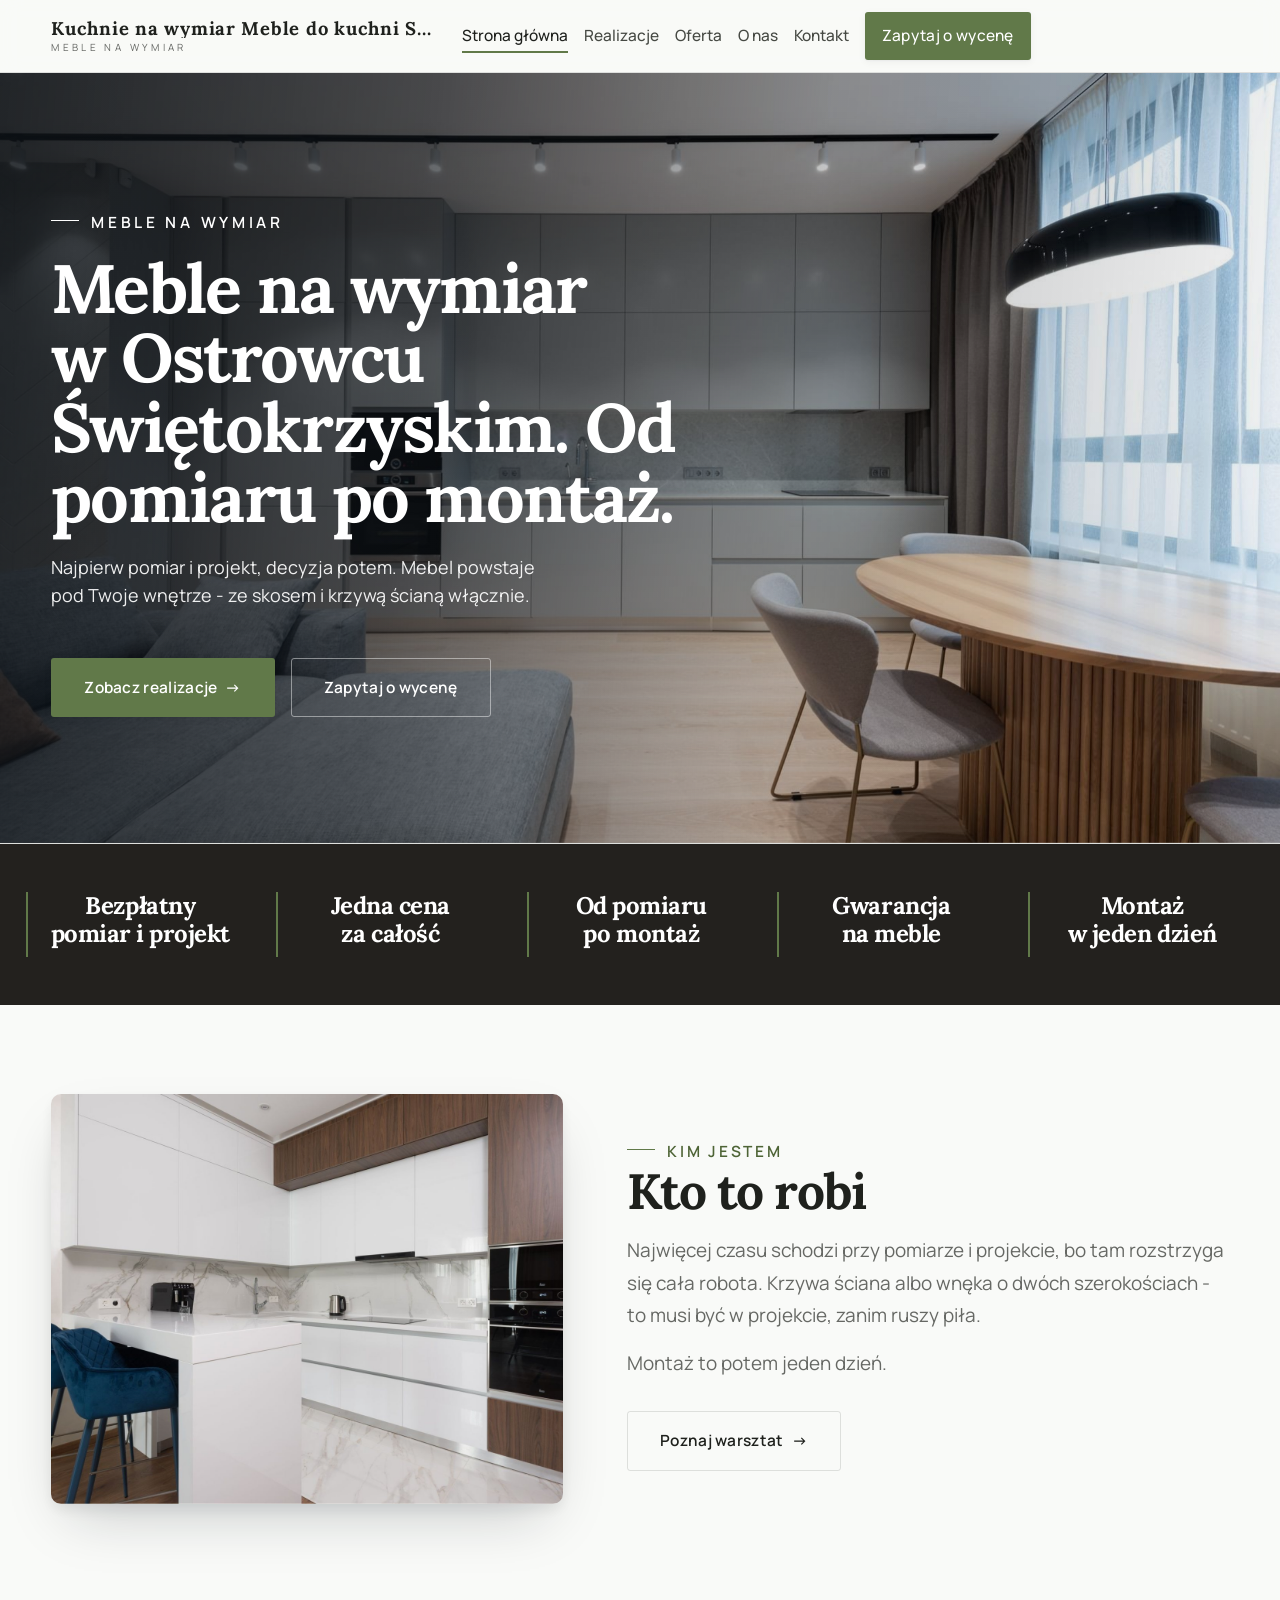
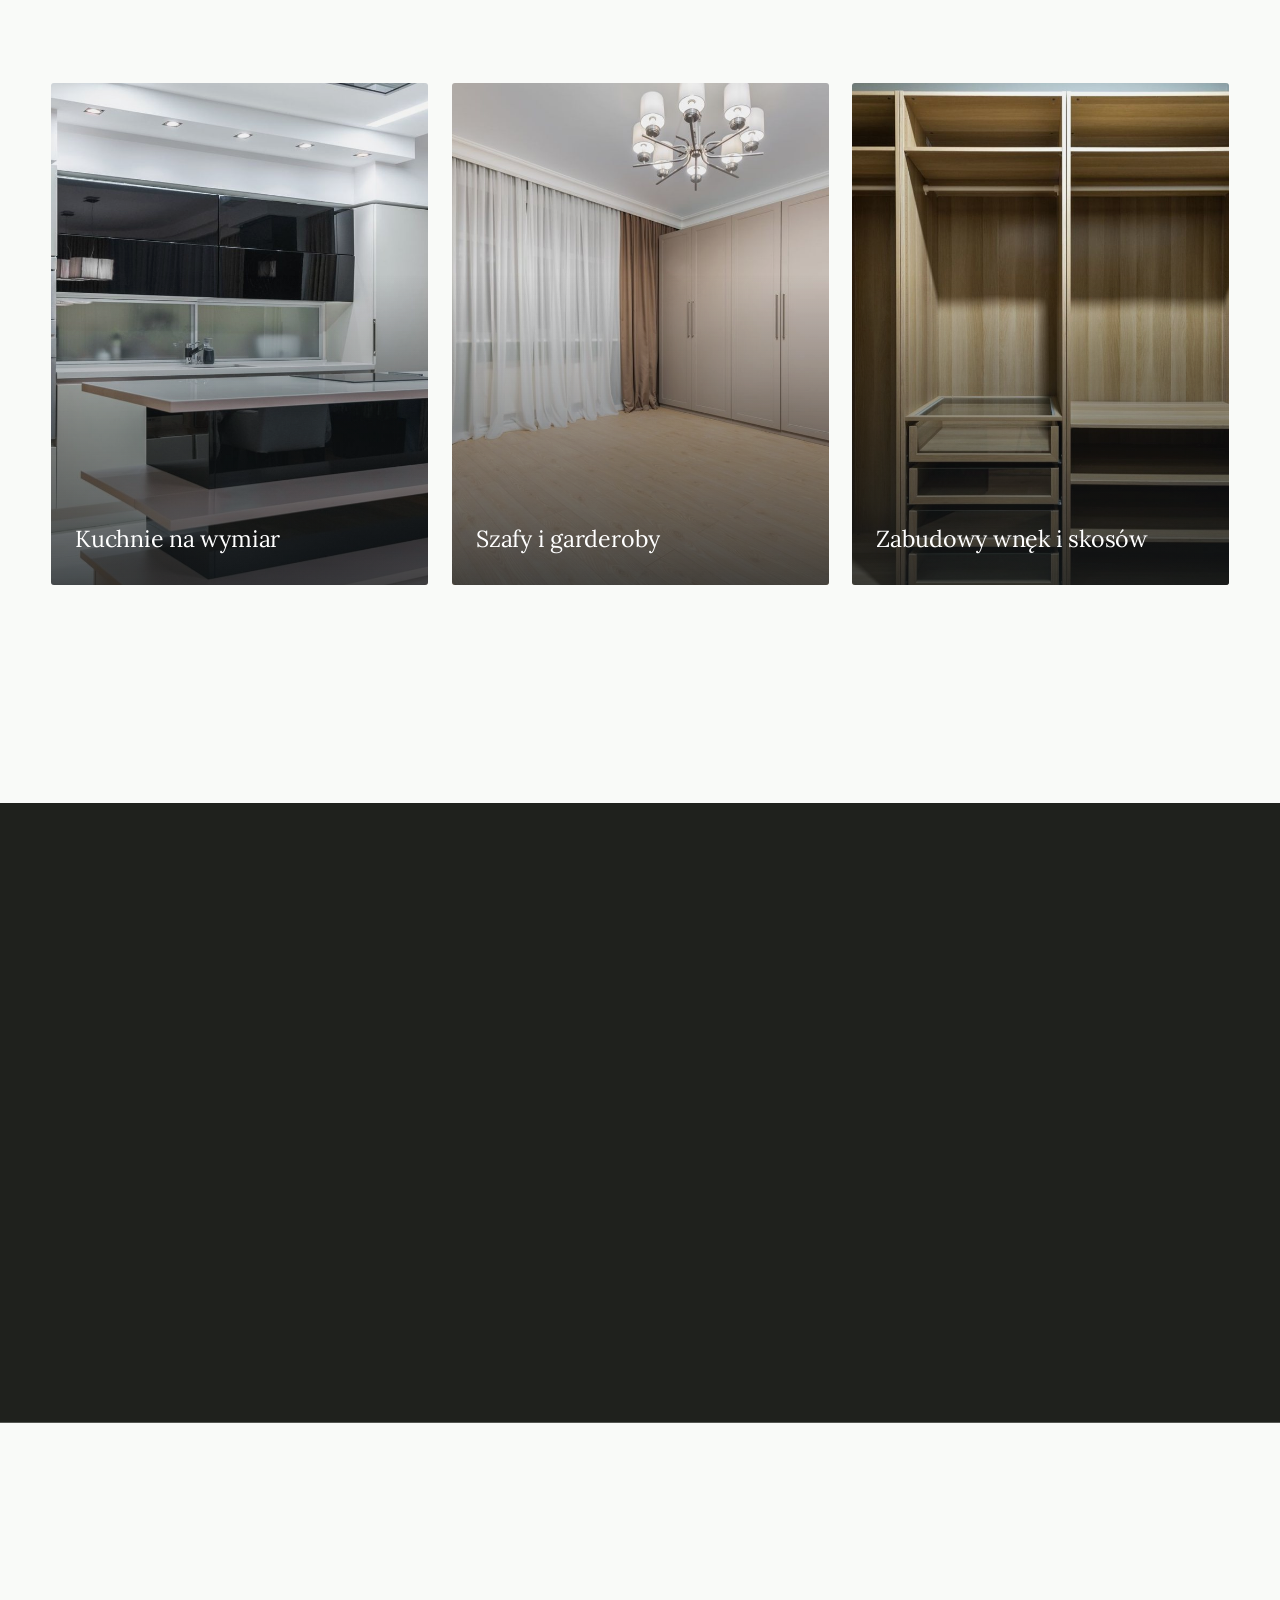
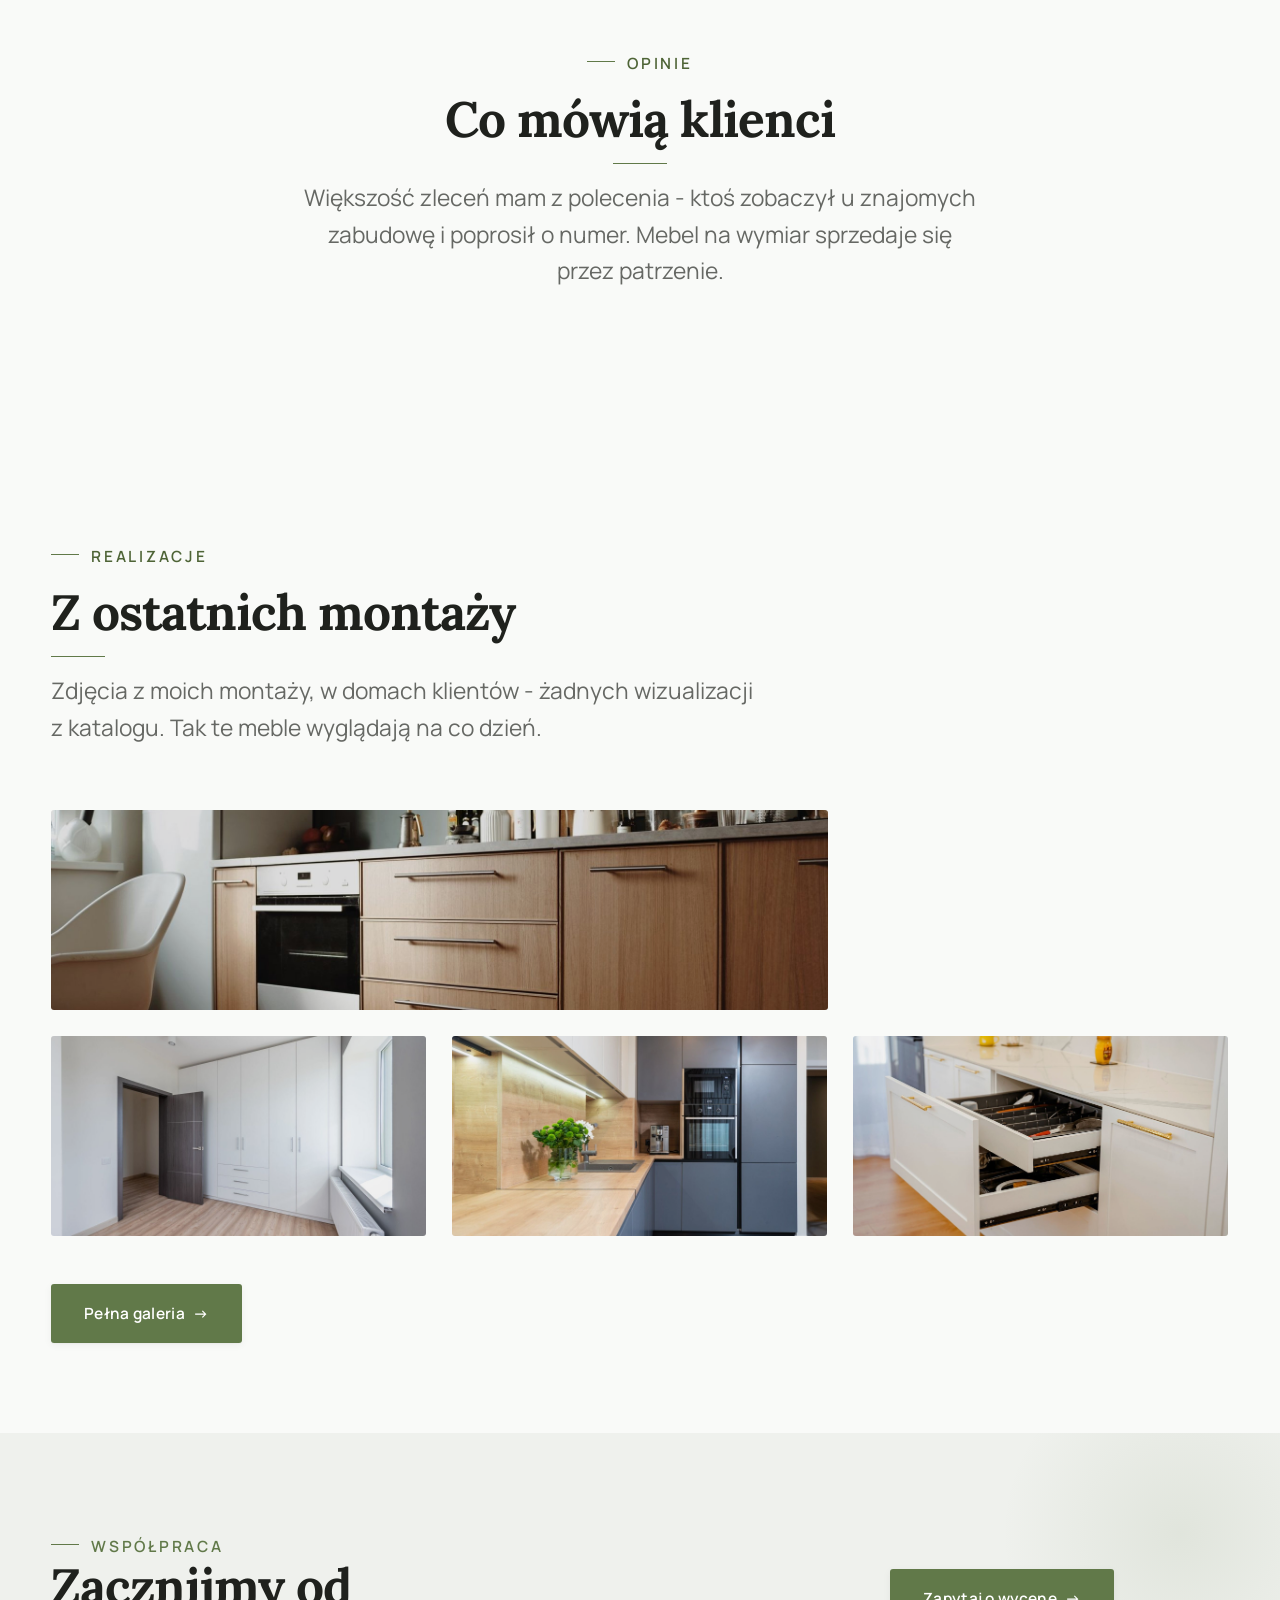
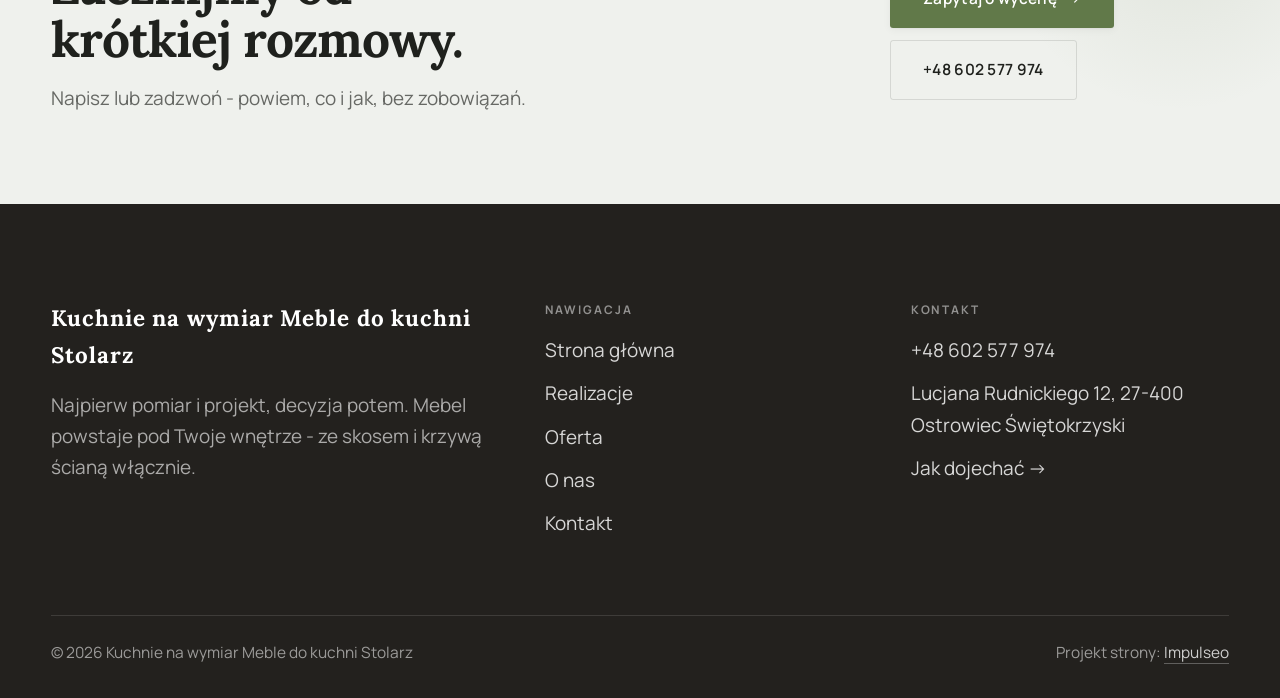
==== index.html @ 095dd868 "Strona demo: kuchnie-na-wymiar-meble-do-kuchni-stolarz" ====
<!DOCTYPE html>
<html lang="pl">
<head>
<meta charset="UTF-8">
<meta name="viewport" content="width=device-width, initial-scale=1.0">
<title>Kuchnie na wymiar Meble do kuchni Stolarz - meble na wymiar, kuchnie i szafy</title>
<meta name="description" content="Meble na wymiar w Ostrowcu Świętokrzyskim: kuchnie, szafy i zabudowy pod Twoje wnętrze. Bezpłatny pomiar i projekt, jedna cena, montaż z gwarancją. Zadzwoń: +48 602 577 974.">
<link rel="canonical" href="https://kris20032.github.io/kuchnie-na-wymiar-meble-do-kuchni-stolarz/">
<meta name="robots" content="noindex, nofollow">
<meta property="og:type" content="website">
<meta property="og:locale" content="pl_PL">
<meta property="og:site_name" content="Kuchnie na wymiar Meble do kuchni Stolarz">
<meta property="og:title" content="Kuchnie na wymiar Meble do kuchni Stolarz - meble na wymiar, kuchnie i szafy">
<meta property="og:description" content="Meble na wymiar w Ostrowcu Świętokrzyskim: kuchnie, szafy i zabudowy pod Twoje wnętrze. Bezpłatny pomiar i projekt, jedna cena, montaż z gwarancją. Zadzwoń: +48 602 577 974.">
<meta property="og:url" content="https://kris20032.github.io/kuchnie-na-wymiar-meble-do-kuchni-stolarz/">
<meta property="og:image" content="https://kris20032.github.io/kuchnie-na-wymiar-meble-do-kuchni-stolarz/img/og.jpg">
<meta property="og:image:width" content="1200">
<meta property="og:image:height" content="630">
<meta name="twitter:card" content="summary_large_image">
<script type="application/ld+json">{"@context": "https://schema.org", "@type": "HomeAndConstructionBusiness", "name": "Kuchnie na wymiar Meble do kuchni Stolarz", "url": "https://kris20032.github.io/kuchnie-na-wymiar-meble-do-kuchni-stolarz/", "telephone": "+48602577974", "image": "https://kris20032.github.io/kuchnie-na-wymiar-meble-do-kuchni-stolarz/img/og.jpg", "areaServed": "Ostrowiec Świętokrzyski"}</script>
<link rel="preconnect" href="https://fonts.googleapis.com">
<link rel="preconnect" href="https://fonts.gstatic.com" crossorigin>
<link href="https://fonts.googleapis.com/css2?family=Lora:wght@500;600;700&family=Manrope:wght@400;500;600&display=swap" rel="stylesheet">
<link rel="stylesheet" href="assets/styles.css?v=ff2e3371">
</head>
<body>

<header class="nav">
  <div class="wrap nav-inner">
    <a class="brand" href="index.html"><span class="name">Kuchnie na wymiar Meble do kuchni Stolarz</span><span class="sub">Meble na wymiar</span></a>
    <nav class="nav-links">
      <a href="index.html" class="active" aria-current="page">Strona główna</a>
      <a href="realizacje.html">Realizacje</a>
      <a href="oferta.html">Oferta</a>
      <a href="o-nas.html">O nas</a>
      <a href="kontakt.html">Kontakt</a>
      <a href="kontakt.html" class="btn btn-accent">Zapytaj o wycenę</a>
    </nav>
    <button class="nav-toggle" aria-label="Menu"><span></span><span></span><span></span></button>
  </div>
</header>

<main>
<section class="hero-cine">
  <img src="img/hero.jpg" fetchpriority="high" alt="Kuchnie na wymiar Meble do kuchni Stolarz - Meble na wymiar w Ostrowcu Świętokrzyskim. Od pomiaru po montaż. " width="1880" height="1255">
  <div class="wrap">
    <div class="hero-copy">
      <span class="eyebrow">Meble na wymiar</span>
      <h1>Meble na wymiar w Ostrowcu Świętokrzyskim. Od pomiaru po montaż. </h1>
      <p class="lead">Najpierw pomiar i projekt, decyzja potem. Mebel powstaje pod Twoje wnętrze - ze skosem i krzywą ścianą włącznie.</p>
      <div class="hero-actions">
        <a href="realizacje.html" class="btn btn-accent">Zobacz realizacje <span class="arr">→</span></a>
        <a href="kontakt.html" class="btn btn-ghost" style="color:#fff;border-color:rgba(255,255,255,.45)">Zapytaj o wycenę</a>
      </div>
    </div>
  </div>
</section>
<section class="strip n-5" style="padding-block:0">
  <div class="wrap">
    <div class="item reveal"><div class="k">Bezpłatny pomiar i projekt</div><div class="v"></div></div>
    <div class="item reveal"><div class="k">Jedna cena za całość</div><div class="v"></div></div>
    <div class="item reveal"><div class="k">Od pomiaru po montaż</div><div class="v"></div></div>
    <div class="item reveal"><div class="k">Gwarancja na meble</div><div class="v"></div></div>
    <div class="item reveal"><div class="k">Montaż w jeden dzień</div><div class="v"></div></div>
  </div>
</section>
<section>
  <div class="wrap split">
    <div class="split-art reveal"><img src="img/g1.jpg" alt="Kuchnie na wymiar Meble do kuchni Stolarz - realizacja" loading="lazy" width="1600" height="1060" decoding="async"></div>
    <div class="split-copy reveal">
      <span class="eyebrow">Kim jestem</span>
      <h2>Kto to robi</h2>
      <p class="muted">Najwięcej czasu schodzi przy pomiarze i projekcie, bo tam rozstrzyga się cała robota. Krzywa ściana albo wnęka o dwóch szerokościach - to musi być w projekcie, zanim ruszy piła.</p>
      <p class="muted">Montaż to potem jeden dzień.</p>
      <a href="o-nas.html" class="btn btn-ghost">Poznaj warsztat <span class="arr">→</span></a>
    </div>
  </div>
</section>
<section class="gateways-band">
  <div class="wrap">
    <div class="gateways">
      <a href="oferta.html" class="gateway reveal"><img src="img/g2.jpg" alt="Kuchnie na wymiar" loading="lazy" width="1600" height="1068" decoding="async"><span class="g-ttl">Kuchnie na wymiar</span></a>
      <a href="oferta.html" class="gateway reveal"><img src="img/g3.jpg" alt="Szafy i garderoby" loading="lazy" width="1600" height="1068" decoding="async"><span class="g-ttl">Szafy i garderoby</span></a>
      <a href="oferta.html" class="gateway reveal"><img src="img/g4.jpg" alt="Zabudowy wnęk i skosów" loading="lazy" width="1600" height="1068" decoding="async"><span class="g-ttl">Zabudowy wnęk i skosów</span></a>
    </div>
  </div>
</section>
<section class="stopklatka" aria-hidden="true">
  <div class="stk-bg" style="background-image:url(img/g5.jpg)"></div>
</section>
<section class="opinie op-fallback">
  <div class="wrap">
    <div class="head center reveal">
      <span class="eyebrow">Opinie</span>
      <h2>Co mówią klienci</h2>
      <p>Większość zleceń mam z polecenia - ktoś zobaczył u znajomych zabudowę i poprosił o numer. Mebel na wymiar sprzedaje się przez patrzenie.</p>
    </div>
  </div>
</section>
<section>
  <div class="wrap">
    <div class="head reveal">
      <span class="eyebrow">Realizacje</span>
      <h2>Z ostatnich montaży</h2>
      <p>Zdjęcia z moich montaży, w domach klientów - żadnych wizualizacji z katalogu. Tak te meble wyglądają na co dzień.</p>
    </div>
    <div class="gallery">
      <div class="tile t-two3 reveal"><img src="img/g6.jpg" alt="Kuchnie na wymiar Meble do kuchni Stolarz" loading="lazy" width="1600" height="1066" decoding="async"></div>
      <div class="tile t-third reveal"><img src="img/g7.jpg" alt="Kuchnie na wymiar Meble do kuchni Stolarz" loading="lazy" width="1600" height="1068" decoding="async"></div>
      <div class="tile t-third reveal"><img src="img/g8.jpg" alt="Kuchnie na wymiar Meble do kuchni Stolarz" loading="lazy" width="1600" height="1068" decoding="async"></div>
      <div class="tile t-third reveal"><img src="img/g9.jpg" alt="Kuchnie na wymiar Meble do kuchni Stolarz" loading="lazy" width="1600" height="1187" decoding="async"></div>
      <div class="tile t-third reveal"><img src="img/g10.jpg" alt="Kuchnie na wymiar Meble do kuchni Stolarz" loading="lazy" width="1600" height="1066" decoding="async"></div>
    </div>
    <div style="margin-top:var(--space-7)" class="reveal"><a href="realizacje.html" class="btn btn-accent">Pełna galeria <span class="arr">→</span></a></div>
  </div>
</section>
<section class="cta">
  <div class="wrap">
    <div class="reveal">
      <span class="eyebrow">Współpraca</span>
      <h2>Zacznijmy od krótkiej rozmowy.</h2>
      <p>Napisz lub zadzwoń - powiem, co i jak, bez zobowiązań.</p>
    </div>
    <div class="cta-actions reveal">
      <a href="kontakt.html" class="btn btn-light">Zapytaj o wycenę <span class="arr">→</span></a>
      <a href="tel:+48602577974" class="btn btn-ghost btn-ghost-cta">+48 602 577 974</a>
    </div>
  </div>
</section>
</main>

<footer>
  <div class="wrap">
    <div class="foot-grid">
      <div class="foot-brand">
        <div class="name">Kuchnie na wymiar Meble do kuchni Stolarz</div>
        <p>Najpierw pomiar i projekt, decyzja potem. Mebel powstaje pod Twoje wnętrze - ze skosem i krzywą ścianą włącznie.</p>
      </div>
      <div class="foot-col">
        <h4>Nawigacja</h4>
        <a href="index.html">Strona główna</a>
        <a href="realizacje.html">Realizacje</a>
        <a href="oferta.html">Oferta</a>
        <a href="o-nas.html">O nas</a>
        <a href="kontakt.html">Kontakt</a>
      </div>
      <div class="foot-col">
        <h4>Kontakt</h4>
        <a href="tel:+48602577974">+48 602 577 974</a>
        <p>Lucjana Rudnickiego 12, 27-400 Ostrowiec Świętokrzyski</p>
        <a href="https://maps.google.com/?cid=12117457911242713791" target="_blank" rel="noopener">Jak dojechać →</a>
      </div>
    </div>
    <div class="foot-bot">
      <span>© 2026 Kuchnie na wymiar Meble do kuchni Stolarz</span>
      <span>Projekt strony: <a class="foot-credit" href="https://impulseo.pl" target="_blank" rel="noopener">Impulseo</a></span>
    </div>
  </div>
</footer>
<div class="sticky-reserve"><a class="sr-book" href="kontakt.html">Zapytaj o wycenę</a><a class="sr-call" href="tel:+48602577974" aria-label="Zadzwoń"><svg class="ico-tel" width="16" height="16" viewBox="0 0 24 24" fill="none" aria-hidden="true"><path d="M6.6 10.8a15.5 15.5 0 0 0 6.6 6.6l2.2-2.2a1 1 0 0 1 1-.24 11.4 11.4 0 0 0 3.6.58 1 1 0 0 1 1 1V20a1 1 0 0 1-1 1A17 17 0 0 1 3 4a1 1 0 0 1 1-1h3.5a1 1 0 0 1 1 1c0 1.25.2 2.46.58 3.6a1 1 0 0 1-.25 1l-2.23 2.2Z" fill="currentColor"/></svg></a></div>
<div class="demo-wazne" data-do="2026-08-17" data-cykl="3" hidden><svg class="dw-ico" width="13" height="13" viewBox="0 0 24 24" fill="none" aria-hidden="true"><circle cx="12" cy="12" r="8.6" stroke="currentColor" stroke-width="1.8"/><path d="M12 7.2V12l3.3 2" stroke="currentColor" stroke-width="1.8" stroke-linecap="round"/></svg><span class="dw-txt"></span></div>

<script src="assets/main.js"></script>
</body>
</html>
---- assets/styles.css ----
/* ============================================================
   STOLBASZ — premium, architektoniczny B2B fit-out
   Jasna paleta, zero brązu. System wg premium-web-craft.
   Projekt strony: Impulseo (impulseo.pl)
   ============================================================ */

:root{
  /* PALETA — jasna, architektoniczna, chłodna */
  --paper:#F3F1EC;          /* główne tło */
  --paper-2:#E6E3DB;        /* sekcje alternatywne (chłodny jasny szary) */
  --paper-3:#E6E3DB;        /* delikatne wypełnienia */
  --ink:#23211E;            /* tekst główny — chłodny grafit */
  --ink-soft:#43403A;       /* nagłówki drugorzędne */
  --muted:#87837A;          /* tekst poboczny */
  --line:rgba(35,33,30,.12);/* hairline */
  --accent:#8A6B3C;         /* stonowany petrol-slate — jedyny akcent */
  --accent-d:#6E5430;
  --accent-soft:rgba(138,107,60,.10);
  --dark:#23211E;           /* sekcje ciemne (stopka/CTA) */

  /* HOVER ZDJĘĆ — JEDEN standard dla całego silnika (decyzja K. 04.08.2026, artefakt z wariantami).
     AKTUALNE (K.+Szymon 09.08.2026, wybór z artefaktu 6 wariantów): zoom 1.05 przy 1.4s -
     przy tak długim czasie mocniejszy kadr NIE skacze, tylko „oddycha". Poprzedni standard
     (1.02 / .55s z 04.08) odbierany jako dynamiczny i szybki.
     Spoczynek lekko przygaszony, ale TYLKO tam, gdzie jest mysz (@media hover:hover) —
     na telefonie zdjęcia zostają w pełnej jasności. */
  --img-zoom:1.05;                   /* K.+Szymon 09.08: wariant F z artefaktu porównawczego */
  --img-rest:brightness(.95) saturate(.99);
  --img-hot:brightness(1.06) saturate(1.05);
  --img-dur:1.4s;                    /* K.+Szymon 09.08 (wariant F): powoli = elegancko */
  --img-ease:cubic-bezier(.16,.84,.44,1);  /* miękki ogon, efekt „oddychania" */

  /* ODSTĘPY — skala 4/8 */
  --space-1:4px; --space-2:8px; --space-3:12px; --space-4:16px; --space-5:24px;
  --space-6:32px; --space-7:48px; --space-8:64px; --space-9:96px; --space-10:128px;

  /* TYPOGRAFIA — fluid clamp() (skala podbita 16.07.2026: większe, czytelniejsze litery — uwaga Adama) */
  --text-sm:clamp(.9rem,.87rem + .12vw,1rem);
  --text-base:clamp(1.08rem,1.04rem + .18vw,1.2rem);
  --text-lg:clamp(1.24rem,1.15rem + .34vw,1.44rem);
  --text-h3:clamp(1.34rem,1.22rem + .55vw,1.66rem);
  --text-h2:clamp(2.1rem,1.66rem + 2.1vw,3.1rem);
  --text-h1:clamp(2.9rem,2.1rem + 4vw,5.1rem);

  /* PROMIENIE — architektoniczne, raczej ostre */
  --r-sm:3px; --r-md:6px; --r-lg:10px;

  /* RUCH */
  --ease:cubic-bezier(.25,.46,.45,.94); --dur:.24s;

  /* CIENIE — miękkie, warstwowe */
  --sh-sm:0 1px 2px rgba(16,24,32,.04), 0 2px 8px rgba(16,24,32,.05);
  --sh-md:0 2px 6px rgba(16,24,32,.05), 0 12px 28px -8px rgba(16,24,32,.12);
  --sh-lg:0 6px 14px rgba(16,24,32,.07), 0 26px 56px -18px rgba(16,24,32,.22);

  --hairline:1px solid var(--line);

  --font-display:'Lora',serif;
  --font-body:'Manrope',sans-serif;
}

*{box-sizing:border-box;margin:0;padding:0}
html{scroll-behavior:smooth}
body{
  font-family:var(--font-body);
  font-size:var(--text-base);
  line-height:1.65;
  color:var(--ink);
  background:var(--paper);
  -webkit-font-smoothing:antialiased;
  text-rendering:optimizeLegibility;
}
img{max-width:100%;height:auto;display:block}  /* height:auto = width/height z atrybutów trzyma proporcje (TOP#12) */
a{color:inherit;text-decoration:none}

.wrap{width:min(92%,1180px);margin-inline:auto}
section{padding-block:clamp(52px,6.5vw,96px)}

h1,h2,h3{font-family:var(--font-display);font-weight:700;line-height:1.08;letter-spacing:-.02em;color:var(--ink)}
h1{font-size:var(--text-h1);letter-spacing:-.035em}
h2{font-size:var(--text-h2);letter-spacing:-.025em}
h3{font-size:var(--text-h3)}
/* MIARA — długość wiersza. WCAG 2.2 SC 1.4.8: max 80 znaków; Butterick: 45–90.
   68ch daje realnie 72–78 znaków polskiego tekstu, czyli z zapasem pod granicą.
   Wcześniej limit miał TYLKO <p> — <li>, <blockquote> i <dd> nie miały żadnego,
   i to jedyny powód, dla którego 23 bloki na dwóch oddanych stronach jadą po
   83–106 znaków w wierszu (pomiar 07.08.2026, bramka `miara`).
   ⚠️ Listy i definicje ograniczamy TYLKO bez klasy: `ul`/`ol` z klasą to u nas
   układ (siatki kafli, menu), a nie tekst ciągły — tam miarę wyznacza układ. */
/* 60ch, nie 68ch (K. 10.08): po zmianie fontów na węższe kroje (DM Sans i spółka)
   w 68ch mieściło się ~90 znaków - bramka pikselowa słusznie zgłaszała przekroczenie
   granicy 80. Pomiar na żywej przeglądarce: 60ch = 90 znaków, 53ch = ~78 znaków, czyli normę WCAG 1.4.8. */
:root{ --miara:53ch }
p{max-width:min(100%,var(--miara))}
blockquote,
ul:not([class])>li, ol:not([class])>li,
dl:not([class])>dd{max-width:min(100%,var(--miara))}

/* ⚠️ Świadomie BEZ wyjątku `.tile p,.card p,.svc p{max-width:none}`, choć nasuwa się sam:
   te akapity BYŁY już ograniczone (stare `p{max-width:65ch}`), więc „wyjątek" nie odblokowałby
   niczego nowego — tylko ROZLUŹNIŁ stan sprzed zmiany na wszystkich demach naraz.
   `figcaption` żadna z reguł wyżej nie dotyczy, więc też nie potrzebuje zwolnienia. */

/* ŁAMANIE. `balance` wyrównuje długości wierszy w nagłówku, `pretty` pilnuje ostatniego
   wiersza akapitu, żeby nie został w nim jeden wyraz. Obsługiwane od Chrome 117 /
   Safari 17.5; starsze przeglądarki po prostu ignorują tę własność.
   `text-wrap:pretty` nie występowało dotąd ANI RAZ w silniku ani w repo klientów. */
h1,h2,h3,.lead,.lede{text-wrap:balance}
p,li,blockquote,dd{text-wrap:pretty}

.eyebrow{
  font-family:var(--font-body);
  font-size:var(--text-sm);
  font-weight:600;
  letter-spacing:.18em;
  text-transform:uppercase;
  color:var(--accent);
  display:inline-flex;align-items:center;gap:var(--space-3);
}
/* flex:none + margin-top = kreska trzyma się PIERWSZEJ linii. Wcześniej align-items:center
   centrowało ją względem całego bloku i przy zawinięciu (długi kicker typu
   „…WNĘTRZ · LESZNO · OD 2019") druga linia lądowała z brzydkim wcięciem. */
.eyebrow{align-items:flex-start}
.eyebrow>*,.eyebrow{text-wrap:balance}   /* dlugi kicker lamal sie na sierote typu samo „2019" w drugiej linii */
.eyebrow::before{content:"";width:28px;height:1px;background:var(--accent);display:inline-block;flex:none;margin-top:.62em}

.muted{color:var(--muted)}
.lead{font-size:var(--text-lg);line-height:1.55;color:var(--ink-soft);max-width:50ch}

/* ---------- BUTTONS ---------- */
.btn{
  display:inline-flex;align-items:center;gap:var(--space-2);
  font-weight:600;font-size:var(--text-sm);letter-spacing:.02em;
  padding:var(--space-4) var(--space-6);
  border-radius:var(--r-sm);
  transition:transform var(--dur) var(--ease),box-shadow var(--dur) var(--ease),background var(--dur) var(--ease);
  cursor:pointer;border:1px solid transparent;
}
.btn-accent{background:var(--accent);color:#fff;box-shadow:var(--sh-sm)}
.btn-accent:hover{background:var(--accent-d);transform:translateY(-2px);box-shadow:var(--sh-md)}
.btn-accent:active{transform:translateY(0);box-shadow:var(--sh-sm)}
.btn-ghost{background:transparent;color:var(--ink);border-color:var(--line)}
.btn-ghost:hover{border-color:var(--accent);color:var(--accent);transform:translateY(-2px)}
.btn-light{background:#fff;color:var(--ink);box-shadow:var(--sh-sm)}
.btn-light:hover{transform:translateY(-2px);box-shadow:var(--sh-md)}
.btn .arr{transition:transform var(--dur) var(--ease)}
.btn:hover .arr{transform:translateX(4px)}

/* ---------- NAV ---------- */
.nav{
  position:sticky;top:0;z-index:50;
  background:color-mix(in srgb,var(--paper) 88%,transparent);
  backdrop-filter:saturate(140%) blur(10px);
  border-bottom:var(--hairline);
}
.nav-inner{display:flex;align-items:center;justify-content:space-between;gap:var(--space-5);height:72px}
/* ANTY-NACHODZENIE (K. 05.08.2026): długa nazwa firmy + przycisk z pełnym numerem nie mieściły się w pasku
   i flex ściskał linki PONIŻEJ ich treści - "Kontakt" wchodził na ramkę "Zadzwoń +48 ...". Teraz ustępuje
   nazwa marki (skrót wielokropkiem), a menu i przycisk nigdy się nie kurczą ani nie zachodzą na siebie. */
.brand{display:flex;flex-direction:column;line-height:1;min-width:0;flex:0 1 auto}
.brand .name{font-family:var(--font-display);font-weight:800;font-size:1.35rem;letter-spacing:.04em;white-space:nowrap;overflow:hidden;text-overflow:ellipsis}
.brand .sub{font-size:.62rem;letter-spacing:.34em;text-transform:uppercase;color:var(--muted);margin-top:5px;white-space:nowrap;overflow:hidden;text-overflow:ellipsis}
.nav-links{display:flex;align-items:center;gap:var(--space-6);flex:0 0 auto}
.nav-links a{font-size:var(--text-sm);font-weight:500;color:var(--ink-soft);position:relative;padding-block:4px;white-space:nowrap;transition:color var(--dur) var(--ease)}
.nav-links a::after{content:"";position:absolute;left:0;bottom:0;width:0;height:1.5px;background:var(--accent);transition:width var(--dur) var(--ease)}
.nav-links a:hover,.nav-links a.active{color:var(--ink)}
.nav-links a:hover::after,.nav-links a.active::after{width:100%}
.nav-links .btn{padding:var(--space-2) var(--space-5)}
/* przyciski w nav: właściwy kolor (przebij .nav-links a) + bez podkreślenia */
.nav-links a.btn-accent{color:#fff}
.nav-links a.btn-ghost,.nav-links a.btn-light{color:var(--ink)}
.nav-links a.btn::after{display:none}
.nav-toggle{display:none;background:none;border:none;cursor:pointer;flex-direction:column;gap:5px;padding:8px}
.nav-toggle span{width:24px;height:2px;background:var(--ink);transition:var(--dur)}
/* Ciasny zakres MIĘDZY menu mobilnym a pełnym pulpitem: zbijamy odstępy i nazwę marki,
   żeby wszystko zmieściło się naturalnie, zanim w ogóle dojdzie do skracania wielokropkiem. */
@media(max-width:1280px) and (min-width:921px){
  .nav-links{gap:var(--space-4)}
  .nav-links .btn{padding:var(--space-2) var(--space-4)}
  .brand .name{font-size:1.15rem}
}

/* ---------- HERO (split) ---------- */
.hero{position:relative;overflow:hidden;border-bottom:var(--hairline)}
.hero-grid{display:grid;grid-template-columns:1.05fr .95fr;gap:clamp(24px,4vw,60px);align-items:center;
  padding-block:clamp(36px,4.5vw,64px)}
.hero-copy .eyebrow{margin-bottom:var(--space-5)}
.hero-copy h1{margin-bottom:var(--space-5)}
.hero-copy .lead{margin-bottom:var(--space-7)}
.hero-actions{display:flex;flex-wrap:wrap;gap:var(--space-4)}
.hero-art{position:relative;aspect-ratio:4/3;border-radius:var(--r-lg);overflow:hidden;box-shadow:var(--sh-lg)}
.hero-art img{width:100%;height:100%;object-fit:cover}
.hero-art::after{content:"";position:absolute;inset:0;background:linear-gradient(180deg,transparent 55%,rgba(18,24,28,.28))}
.hero-badge{position:absolute;left:var(--space-5);bottom:var(--space-5);z-index:2;
  background:rgba(252,252,251,.94);backdrop-filter:blur(4px);
  border-radius:var(--r-md);padding:var(--space-4) var(--space-5);box-shadow:var(--sh-md);max-width:78%}
.hero-badge strong{display:block;font-family:var(--font-display);font-size:1rem;letter-spacing:-.01em}
.hero-badge span{font-size:var(--text-sm);color:var(--muted)}

/* ---------- HERO duży / kinowy (strona główna) ---------- */
.hero-cine{position:relative;min-height:clamp(560px,82vh,840px);min-height:clamp(560px,82svh,840px);display:flex;align-items:center;overflow:hidden;border-bottom:var(--hairline)}
.hero-cine>img{position:absolute;inset:0;width:100%;height:100%;object-fit:cover;z-index:0}
.hero-cine::after{content:"";position:absolute;inset:0;z-index:1;
  background:linear-gradient(95deg,rgba(13,18,23,.86) 0%,rgba(13,18,23,.64) 32%,rgba(13,18,23,.24) 62%,rgba(13,18,23,.04) 100%)}
.hero-cine .wrap{position:relative;z-index:2;padding-block:var(--space-8)}
.hero-cine .hero-copy{max-width:660px}
.hero-cine .eyebrow{color:#fff;margin-bottom:var(--space-5)}
.hero-cine .eyebrow::before{background:#fff}
.hero-cine h1{color:#fff;margin-bottom:var(--space-5);font-size:clamp(2.9rem,2rem + 4.4vw,5.2rem);text-wrap:balance}
.hero-cine .lead{color:rgba(255,255,255,.92);max-width:48ch;margin-bottom:var(--space-7)}
.hero-cine .hero-actions{display:flex;flex-wrap:wrap;gap:var(--space-4)}
/* NISKIE OKNO (laptop z dokiem i paskami przeglądarki ma ~700-780 px wysokości widoku):
   H1 do 5.2rem + długi lead nie mieściły się i przyciski wypadały POD krawędź ekranu -
   klient widział stronę bez ani jednego CTA. Skalujemy w dół, zamiast przycinać treść. */
@media(min-width:821px) and (max-height:820px){
  .hero-cine{min-height:clamp(520px,94svh,780px)}
  .hero-cine .wrap{padding-block:var(--space-6)}
  .hero-cine h1{font-size:clamp(2.2rem,1.5rem + 2.6vw,3.6rem);margin-bottom:var(--space-4)}
  .hero-cine .eyebrow{margin-bottom:var(--space-4)}
  .hero-cine .lead{margin-bottom:var(--space-5);max-width:44ch}
}
@media(max-width:680px){
  .hero-cine{min-height:clamp(520px,76vh,640px);min-height:clamp(520px,76svh,640px);align-items:flex-end}
  .hero-cine::after{background:linear-gradient(0deg,rgba(13,18,23,.9) 6%,rgba(13,18,23,.45) 55%,rgba(13,18,23,.25) 100%)}
  .hero-cine .wrap{padding-bottom:var(--space-9)}
  /* TELEFON (~90% oglądających): lead potrafił zająć 8 linii i zepchnąć CTA poza pierwszy ekran.
     Zwężamy interlinię i skalę - treści nie ucinamy, bo to ona sprzedaje. */
  .hero-cine .lead{font-size:.98rem;line-height:1.5;margin-bottom:var(--space-5)}
  .hero-cine .eyebrow{font-size:.72rem;letter-spacing:.13em;margin-bottom:var(--space-4)}
  .hero-cine .eyebrow::before{width:20px}
  .hero-cine h1{margin-bottom:var(--space-4)}
}

/* full-bleed hero variant (podstrony) */
.pagehead{position:relative;min-height:46vh;min-height:46svh;display:flex;align-items:flex-end;overflow:hidden;border-bottom:var(--hairline)}
.pagehead img{position:absolute;inset:0;width:100%;height:100%;object-fit:cover}
/* 10.08.2026 (decyzja K.): mocniejsze przyciemnienie + cień pod tekstem. Bramka mierzyła na
   nagłówkach podstron 3,38-3,43:1 przy wymaganych 4,5 — jasne zdjęcie (hala, śnieg, niebo)
   podchodziło pod biały tekst. Zdjęcia klientów są różne, więc kontrast musi dawać WARSTWA,
   a nie szczęśliwy dobór kadru. */
.pagehead::after{content:"";position:absolute;inset:0;background:linear-gradient(180deg,rgba(18,24,28,.40),rgba(18,24,28,.76))}
.pagehead .wrap{position:relative;z-index:2;padding-block:var(--space-9);color:#fff}
.pagehead h1{color:#fff;max-width:18ch;text-shadow:0 2px 16px rgba(0,0,0,.55)}
.pagehead .eyebrow{color:#fff}
.pagehead .eyebrow::before{background:#fff}
.pagehead p{color:rgba(255,255,255,.92);margin-top:var(--space-4);max-width:54ch;text-shadow:0 1px 12px rgba(0,0,0,.5)}

/* ---------- STRIP (pasek skrótów / liczby) ---------- */
.strip{background:var(--dark);color:#fff}
/* PASEK HASEŁ — standard 04.08.2026 (decyzja K.): 5 haseł w JEDNYM rzędzie, tekst WYŚRODKOWANY,
   węższe marginesy boczne niż reszta strony (pasek ma iść szerzej), równe wysokości kolumn. */
.strip .wrap{width:min(96%,1440px);display:grid;grid-template-columns:repeat(5,1fr);
  gap:var(--space-5);padding-block:var(--space-7);align-items:stretch}
.strip .item .k{font-family:var(--font-display);font-size:clamp(1.05rem,.82rem + .85vw,1.55rem);
  font-weight:800;letter-spacing:-.02em;color:#fff;line-height:1.18;text-wrap:balance}
.strip .item .v{font-size:var(--text-sm);color:rgba(255,255,255,.66);margin-top:var(--space-2);line-height:1.4}
.strip .item{border-left:2px solid var(--accent);padding-inline:var(--space-4);
  text-align:center;display:flex;flex-direction:column;justify-content:center}
/* liczba kolumn = liczba haseł, żeby ostatnie nie zostawało samo w drugim rzędzie.
   Klasę n-N nadaje multipage.py; domyślnie (bez klasy) pasek jest 5-kolumnowy. */
.strip.n-2 .wrap{grid-template-columns:repeat(2,1fr)}
.strip.n-3 .wrap{grid-template-columns:repeat(3,1fr)}
.strip.n-4 .wrap{grid-template-columns:repeat(4,1fr);gap:var(--space-6)}
.strip.n-4 .item .k{font-size:clamp(1.3rem,1rem + 1.1vw,2rem)}
.strip.n-6 .wrap{grid-template-columns:repeat(6,1fr);gap:var(--space-4)}
.strip.n-6 .item .k{font-size:clamp(.98rem,.8rem + .7vw,1.35rem)}
/* równe łamanie: zamiast "długa linia + jedno słowo" obie linie zbliżonej długości */
.strip .item .k{text-wrap:balance}

/* ---------- SECTION HEAD ---------- */
.head{max-width:48rem;margin-bottom:var(--space-8)}
.head.center{margin-inline:auto;text-align:center}
.head .eyebrow{margin-bottom:var(--space-4)}
.head h2{margin-bottom:var(--space-4)}
.head p{color:var(--muted);font-size:var(--text-lg);line-height:1.55}
.head.center p{margin-inline:auto}

/* ---------- INTRO SPLIT ---------- */
.split{display:grid;grid-template-columns:.92fr 1.08fr;gap:clamp(28px,5vw,80px);align-items:center}
.split.rev{grid-template-columns:1.08fr .92fr}
.split.rev .split-art{order:-1}
.split-art{position:relative;aspect-ratio:5/4;border-radius:var(--r-lg);overflow:hidden;box-shadow:var(--sh-lg)}
.split-art img{width:100%;height:100%;object-fit:cover}
.split-copy h2{margin-bottom:var(--space-5)}
.split-copy p+p{margin-top:var(--space-4)}
.split-copy .btn{margin-top:var(--space-6)}

/* ---------- SERVICES (zakres) ---------- */
.svc-grid{display:grid;grid-template-columns:repeat(auto-fit,minmax(280px,1fr));gap:var(--space-5)}
.svc{background:#fff;border:var(--hairline);border-radius:var(--r-md);padding:var(--space-7) var(--space-6);
  transition:transform var(--dur) var(--ease),box-shadow var(--dur) var(--ease),border-color var(--dur) var(--ease);
  position:relative;overflow:hidden}
.svc::before{content:"";position:absolute;left:0;top:0;width:3px;height:0;background:var(--accent);transition:height var(--dur) var(--ease)}
.svc:hover{transform:translateY(-4px);box-shadow:var(--sh-md);border-color:transparent}
.svc:hover::before{height:100%}
.svc .ic{font-family:var(--font-display);font-size:.8rem;font-weight:700;letter-spacing:.12em;color:var(--accent);margin-bottom:var(--space-4)}
.svc h3{margin-bottom:var(--space-3);font-size:1.22rem}
.svc p{color:var(--muted);font-size:var(--text-base);line-height:1.6}

/* big detailed service rows */
.svc-row{display:grid;grid-template-columns:.8fr 1.2fr;gap:clamp(20px,4vw,60px);align-items:center;padding-block:var(--space-8)}
.svc-row+.svc-row{border-top:var(--hairline)}
.svc-row.rev{grid-template-columns:1.2fr .8fr}
/* Naprzemienny układ wierszy oferty: co drugi wiersz ma zdjęcie po PRAWEJ.
   Było `order:-1` — martwy kod, bo zdjęcie i tak jest pierwszym dzieckiem w HTML,
   więc wszystkie wiersze wyglądały identycznie (zdjęcie zawsze z lewej), a `rev`
   zmieniało tylko szerokość kolumn. Znalezione 29.07.2026 przy różnicowaniu kierunków
   animacji (pomiar pozycji: art.mid 390/502 przy row.mid 756 — zawsze lewa strona). */
.svc-row.rev .svc-row-art{order:2}
.svc-row-art{aspect-ratio:4/3;border-radius:var(--r-md);overflow:hidden;box-shadow:var(--sh-md)}
.svc-row-art img{width:100%;height:100%;object-fit:cover}
.svc-row h3{font-size:1.5rem;margin-bottom:var(--space-4)}
.svc-row .num{font-family:var(--font-display);font-size:.85rem;font-weight:700;letter-spacing:.14em;color:var(--accent);display:block;margin-bottom:var(--space-3)}
.svc-row ul{list-style:none;margin-top:var(--space-4);display:flex;flex-direction:column;gap:var(--space-2)}
.svc-row li{position:relative;padding-left:var(--space-5);color:var(--muted);font-size:var(--text-base)}
.svc-row li::before{content:"";position:absolute;left:0;top:.62em;width:8px;height:1px;background:var(--accent)}

/* ---------- GALLERY (realizacje) ---------- */
.gallery{display:grid;grid-template-columns:repeat(12,1fr);gap:var(--space-4);grid-auto-rows:200px}
/* GALERIA MASONRY — pionowe zdjęcia (portrety beauty/wellness) bez przycinania: kolumny, height auto */
.gallery-masonry{column-count:3;column-gap:var(--space-4)}
@media(max-width:900px){.gallery-masonry{column-count:2}}
@media(max-width:560px){.gallery-masonry{column-count:1}}
.gallery-masonry .m-tile{break-inside:avoid;margin:0 0 var(--space-4);padding:0;position:relative;overflow:hidden;border-radius:var(--r-md);border:1px solid var(--line)}
.gallery-masonry .m-tile img{width:100%;height:auto;display:block}
.gallery-masonry .m-tile .cap{position:absolute;left:0;right:0;bottom:0;padding:var(--space-4);color:#fff;background:linear-gradient(0deg,rgba(0,0,0,.55),transparent);font-size:var(--text-sm)}
.gallery-masonry .m-tile .cap small{display:block;font-weight:400;opacity:.78;letter-spacing:.04em;text-transform:uppercase;font-size:.66rem;margin-top:3px}
.tile{position:relative;overflow:hidden;border-radius:var(--r-md);box-shadow:var(--sh-sm);
  transition:transform var(--dur) var(--ease),box-shadow var(--dur) var(--ease)}
.tile img{width:100%;height:100%;object-fit:cover;
  transition:transform var(--img-dur) var(--img-ease),filter var(--img-dur) var(--img-ease)}
.tile:hover{box-shadow:var(--sh-md)}
.tile .cap{position:absolute;left:0;right:0;bottom:0;padding:var(--space-5) var(--space-4) var(--space-4);
  /* mocniejszy spad + cien pod tekstem: na JASNYCH zdjeciach klienta (biale fronty, sciany)
     slaby gradient dawal kontrast ~1.5:1 zamiast wymaganych 3.6:1 (bramka wygladu, 10.08.2026) */
  background:linear-gradient(transparent 28%,rgba(18,24,28,.58) 62%,rgba(18,24,28,.93));color:#fff;
  text-shadow:0 1px 3px rgba(0,0,0,.6);
  font-size:var(--text-sm);font-weight:600;letter-spacing:.01em;
  opacity:0;transform:translateY(8px);transition:var(--dur) var(--ease)}
.tile:hover .cap{opacity:1;transform:translateY(0)}
.tile .cap small{display:block;font-weight:400;opacity:.78;letter-spacing:.04em;text-transform:uppercase;font-size:.66rem;margin-top:3px}
/* bento spans */
.t-wide{grid-column:span 6}
.t-tall{grid-column:span 6;grid-row:span 2}
.t-std{grid-column:span 6}
.t-third{grid-column:span 4}
.t-two3{grid-column:span 8}

/* ---------- TRUST / WIARYGODNOŚĆ ---------- */
.trust{background:var(--paper-2)}
.trust-grid{display:grid;grid-template-columns:repeat(auto-fit,minmax(240px,1fr));gap:var(--space-5);margin-top:var(--space-7)}
.trust-card{background:#fff;border-radius:var(--r-md);padding:var(--space-7) var(--space-6);box-shadow:var(--sh-sm);border-top:3px solid var(--accent)}
.trust-card .big{font-family:var(--font-display);font-size:clamp(1.8rem,1.3rem + 1.6vw,2.6rem);font-weight:800;letter-spacing:-.02em;color:var(--ink);line-height:1}
.trust-card h3{font-size:1.12rem;margin:var(--space-3) 0 var(--space-2)}
.trust-card p{color:var(--muted);font-size:var(--text-base);line-height:1.55}

/* ---------- CTA band ---------- */
.cta{background:var(--dark);color:#fff;position:relative;overflow:hidden}
/* telefon w CTA: na ciemnym tle biały (domyślnie), rodziny z JASNYM tłem CTA
   nadpisują to u siebie - wcześniej kolor siedział w stylu inline i wygrywał z rodziną. */
.cta .btn-ghost-cta{color:#fff;border-color:rgba(255,255,255,.3)}
.cta .wrap{display:grid;grid-template-columns:1.4fr .6fr;gap:var(--space-7);align-items:center;position:relative;z-index:2}
.cta h2{color:#fff;max-width:20ch}
.cta p{color:rgba(255,255,255,.74);margin-top:var(--space-4)}
.cta-actions{display:flex;flex-direction:column;gap:var(--space-3);align-items:flex-start}
.cta::before{content:"";position:absolute;right:-80px;top:-80px;width:360px;height:360px;border-radius:50%;
  background:radial-gradient(circle,var(--accent-soft),transparent 70%)}

/* ---------- CONTACT ---------- */
.contact-grid{display:grid;grid-template-columns:.85fr 1.15fr;gap:clamp(28px,4vw,56px);align-items:start}
.info-list{display:flex;flex-direction:column;gap:var(--space-2)}
.info-row{display:flex;gap:var(--space-4);align-items:flex-start;padding-block:var(--space-4);border-bottom:var(--hairline)}
.info-row .ic{flex:none;width:42px;height:42px;display:grid;place-items:center;border-radius:50%;
  background:var(--accent-soft);color:var(--accent);font-size:1.05rem}
.info-row .lbl{font-size:.72rem;letter-spacing:.14em;text-transform:uppercase;color:var(--muted)}
.info-row .val{font-weight:600;font-size:var(--text-base);margin-top:2px}
.info-row a.val:hover{color:var(--accent)}
.map{border:none;border-radius:var(--r-lg);box-shadow:var(--sh-md);width:100%;height:100%;min-height:380px;filter:grayscale(.2) contrast(1.02)}
.form{background:#fff;border:var(--hairline);border-radius:var(--r-lg);padding:clamp(24px,3vw,40px);box-shadow:var(--sh-sm)}
.form .fld{margin-bottom:var(--space-5)}
.form label{display:block;font-size:var(--text-sm);font-weight:600;margin-bottom:var(--space-2)}
.form input,.form textarea{width:100%;font-family:inherit;font-size:var(--text-base);color:var(--ink);
  padding:var(--space-4);border:var(--hairline);border-radius:var(--r-sm);background:var(--paper);transition:border-color var(--dur)}
.form input:focus,.form textarea:focus{outline:none;border-color:var(--accent);background:#fff}
.form textarea{resize:vertical;min-height:120px}
.form .note{font-size:var(--text-sm);color:var(--muted);margin-top:var(--space-3)}

/* ---------- FOOTER ---------- */
footer{background:var(--dark);color:#fff;padding-block:var(--space-9) var(--space-6)}
.foot-grid{display:grid;grid-template-columns:1.4fr 1fr 1fr;gap:var(--space-7);margin-bottom:var(--space-8)}
.foot-brand .name{font-family:var(--font-display);font-weight:800;font-size:1.4rem;letter-spacing:.04em}
.foot-brand p{color:rgba(255,255,255,.62);margin-top:var(--space-4);font-size:var(--text-base);max-width:38ch}
.foot-col h4{font-size:.74rem;letter-spacing:.16em;text-transform:uppercase;color:rgba(255,255,255,.5);margin-bottom:var(--space-4)}
.foot-col a,.foot-col p{display:block;color:rgba(255,255,255,.82);font-size:var(--text-base);margin-bottom:var(--space-3)}
.foot-col a:hover{color:#fff}
.foot-bot{border-top:1px solid rgba(255,255,255,.12);padding-top:var(--space-5);display:flex;justify-content:space-between;flex-wrap:wrap;gap:var(--space-3);
  font-size:var(--text-sm);color:rgba(255,255,255,.55)}
.foot-bot a:hover{color:#fff}
/* Podpis w stopce = klikalny link do impulseo.pl (31.07.2026). Ma być WIDOCZNIE klikalny,
   ale nie krzyczeć - stąd sam kolor jaśniejszy + delikatne podkreślenie na najeździe. */
.foot-bot a.foot-credit{color:rgba(255,255,255,.78);text-decoration:none;border-bottom:1px solid rgba(255,255,255,.28)}
.foot-bot a.foot-credit:hover{color:#fff;border-bottom-color:#fff}

/* ---------- REVEAL ---------- */
.reveal{opacity:0;transform:translateY(22px);transition:opacity .6s var(--ease),transform .6s var(--ease)}
.reveal.in{opacity:1;transform:none}

/* ---------- RESPONSIVE ---------- */
@media(max-width:920px){
  .hero-grid,.split,.split.rev,.svc-row,.svc-row.rev,.cta .wrap,.contact-grid,.foot-grid{grid-template-columns:1fr}
  .split.rev .split-art,.svc-row.rev .svc-row-art{order:0}
  .hero-art{aspect-ratio:16/10;max-height:420px}
  .strip .wrap,.strip.n-2 .wrap,.strip.n-3 .wrap,.strip.n-4 .wrap,.strip.n-6 .wrap{grid-template-columns:repeat(2,1fr);gap:var(--space-6)}
  .strip .item .k,.strip.n-6 .item .k{font-size:clamp(1.3rem,1.1rem + 1vw,2rem)}
  .gallery{grid-auto-rows:180px}
  .t-wide,.t-tall,.t-std,.t-third,.t-two3{grid-column:span 6}
  .t-tall{grid-row:span 1}
  .cta-actions{flex-direction:row;flex-wrap:wrap}
  .foot-grid{gap:var(--space-6)}
}
@media(max-width:680px){
  .nav-links{position:fixed;inset:72px 0 auto 0;background:var(--paper);flex-direction:column;align-items:stretch;
    gap:0;padding:var(--space-4) 6%;border-bottom:var(--hairline);box-shadow:var(--sh-md);
    transform:translateY(-120%);transition:transform var(--dur) var(--ease)}
  .nav-links.open{transform:translateY(0)}
  .nav-links a{padding-block:var(--space-4);border-bottom:var(--hairline)}
  .nav-links .btn{margin-top:var(--space-3);justify-content:center}
  .nav-toggle{display:flex}
  .strip .wrap,.strip.n-2 .wrap,.strip.n-3 .wrap,.strip.n-4 .wrap,.strip.n-6 .wrap{grid-template-columns:1fr}
  .gallery{grid-template-columns:repeat(6,1fr)}
  .foot-grid{grid-template-columns:1fr}
}
@media(prefers-reduced-motion:reduce){
  /* audyt 09.08 TOP#14: samo skrócenie duration przy animacji INFINITE = stroboskop
     (pętla .01ms miga ekranem); iteration-count:1 gasi pętlę naprawdę. Pseudoelementy
     też - tła hero (gastro/studio) animują ::before/img, blanket na * ich nie łapał. */
  *,*::before,*::after{animation-duration:.01ms!important;animation-iteration-count:1!important;animation-delay:0s!important;transition:none!important}
  .reveal{opacity:1!important;transform:none!important}
  html{scroll-behavior:auto}
}

/* ============================================================
   PREMIUM LAYER — destylat deep-researchu branż (anty-AI, spokój).
   Zmienne STOLBASZ (--accent/--ink/--paper/--line/--dark). Ruch ledwo
   zauważalny, krzywa cubic-bezier(.16,.84,.44,1); prefers-reduced-motion
   pokryte blanketem wyżej. Karty hairline zamiast cieni = #1 sygnał „nie-AI".
   ============================================================ */

/* więcej oddechu między sekcjami (liderzy: 110-130px) */
section{padding-block:clamp(64px,8vw,128px)}

/* 1) Aksamitny reveal — dłuższa, miękka krzywa zamiast „skoku" */
.reveal{transition:opacity .9s cubic-bezier(.16,.84,.44,1),transform .9s cubic-bezier(.16,.84,.44,1);will-change:opacity,transform}
/* stagger TYLKO w galerii (tam pozycja = porządek dzieci) */
.gallery .reveal:nth-child(2){transition-delay:.07s}
.gallery .reveal:nth-child(3){transition-delay:.14s}
.gallery .reveal:nth-child(4){transition-delay:.21s}
.gallery .reveal:nth-child(5){transition-delay:.28s}
.gallery .reveal:nth-child(6){transition-delay:.35s}

/* 2) Hero STATYCZNY na .hero-cine — Ken Burns CAŁKIEM WYŁĄCZONY 26.06 (3. zgłoszenie Szymona).
   GENEZA: animowanie scale na <img> hero z teksturami (cegły/framugi) re-samplinguje obraz
   klatka po klatce → na części ekranów drobne drganie/shimmer = „heroshot się trzęsie".
   translateY usunięto wcześniej, scale-only + will-change/GPU NIE wystarczyły do GWARANCJI gładkości.
   Krzysztof zażądał pewności („make sure, że błąd się nie pojawi") > efekt. Zero animacji = 0% drgania.
   Delikatny zoom zostaje TYLKO w pełnoekranowych hero gastro/studio (hg-bg/hs-bg — tło, inny
   mechanizm, chwalone, nigdy nie zgłaszane). NIE wracać do KB na .hero-cine bez realnego testu
   na sprzęcie klienta — to ryzyko regresji „trzęsienia”. */
/* BEZPIECZNY "wow" na hero = jednorazowy FADE-IN (opacity), nie zoom.
   opacity nie dotyka bitmapy → gładkie na KAŻDYM zdjęciu/ekranie/GPU, zero ryzyka migotania.
   Geometryczny ruch (scale/translate) na .hero-cine jest ZAKAZANY (bramka pilnuje). */
@keyframes heroFade{from{opacity:0}to{opacity:1}}
.hero-cine>img{transform:none;animation:heroFade 1.1s ease-out both}

/* 3) Akcentowy hairline pod nagłówkiem sekcji, który „rysuje się" przy wejściu */
.head h2{position:relative;padding-bottom:18px}
.head h2::after{content:"";position:absolute;left:0;bottom:0;height:1px;width:0;background:var(--accent);transition:width 1s cubic-bezier(.16,.84,.44,1) .15s}
.head.center h2::after{left:50%;transform:translateX(-50%)}
.head.reveal.in h2::after,.head.center.reveal.in h2::after{width:54px}

/* 4) Karty HAIRLINE zamiast cieni/zaokrągleń (najmocniejszy anty-AI detal) */
.svc{background:transparent;border:1px solid var(--line);border-radius:var(--r-sm);box-shadow:none}
.svc:hover{box-shadow:none;border-color:var(--accent);transform:translateY(-3px)}
.trust-card{background:transparent;box-shadow:none;border:1px solid var(--line);border-top:2px solid var(--accent);border-radius:var(--r-sm)}
.tile{box-shadow:none;border-radius:var(--r-sm)}
.tile:hover{box-shadow:none}

/* 5) Sticky-nav kondensuje się po przewinięciu (sygnał dopracowania) */
.nav{transition:box-shadow .4s ease,background .4s ease}
.nav.is-stuck{box-shadow:0 1px 0 var(--line),0 14px 30px -24px rgba(0,0,0,.45)}
.nav-inner{transition:height .35s var(--ease)}
.nav.is-stuck .nav-inner{height:60px}

/* 6) MANIFESTO — pełnoekranowy cytat-bohater (zastępuje generyczne „Dlaczego my") */
.manifesto{background:var(--paper-2);text-align:center}
.manifesto .wrap{max-width:60rem}
.manifesto p{font-family:var(--font-display);font-style:italic;font-size:clamp(1.6rem,1rem + 2.4vw,2.8rem);line-height:1.32;color:var(--ink-soft);margin-inline:auto;max-width:26ch;position:relative;padding-top:var(--space-8)}
.manifesto p::before{content:"";position:absolute;top:0;left:50%;transform:translateX(-50%);width:54px;height:1px;background:var(--accent)}
.manifesto p span{color:var(--accent);font-style:italic}

/* 7) GATEWAYS — 3 duże bramy-zdjęcia (zamiast paska menu usług) */
.gateways{display:grid;grid-template-columns:repeat(3,1fr);gap:var(--space-4)}
.gateway{position:relative;aspect-ratio:3/4;overflow:hidden;border-radius:var(--r-sm);display:block}
.gateway img{width:100%;height:100%;object-fit:cover;
  transition:transform var(--img-dur) var(--img-ease),filter var(--img-dur) var(--img-ease)}
.gateway::after{content:"";position:absolute;inset:0;background:linear-gradient(180deg,transparent 38%,rgba(18,24,28,.74))}
/* ===== HOVER ZDJĘĆ — jedno miejsce dla WSZYSTKICH kafli ze zdjęciem (K. 04.08.2026) ===== */
@media(hover:hover){
  .tile img,.gateway img,.m-tile img{filter:var(--img-rest)}
  .tile:hover img,
  .gateway:hover img,
  .m-tile:hover img{transform:scale(var(--img-zoom));filter:var(--img-hot)}
}
.m-tile img{transition:transform var(--img-dur) var(--img-ease),filter var(--img-dur) var(--img-ease)}
.gateway .g-ttl{position:absolute;left:0;right:0;bottom:0;z-index:2;padding:var(--space-6) var(--space-5);color:#fff;font-family:var(--font-display);font-size:1.45rem;letter-spacing:-.01em;line-height:1.15}
.gateway .g-ttl small{display:block;font-family:var(--font-body);font-size:var(--text-sm);font-weight:400;opacity:.82;letter-spacing:.03em;margin-top:5px}
@media(max-width:760px){.gateways{grid-template-columns:1fr}.gateway{aspect-ratio:16/10}}

/* 8) LOGO klienta w nagłówku (gdy podane --logo) */
/* 52px domyślnie (feedback Bartka 06.07.2026: 40px ginęło, uwaga padła 3x; ~56px sprawdzone na żywym demie anna-borowiec-makeup) */
.brand-logo{height:64px;width:auto;max-width:300px;object-fit:contain;display:block}
.nav.is-stuck .brand-logo{height:52px}
@media(max-width:680px){.brand-logo{height:46px;max-width:210px}}


/* === RWD: nagłówki na wąskich ekranach (dodane 17.07.2026 razem z fixem clamp) ===
   Po przywróceniu działania clamp() dolna granica --text-h1 (2.9rem) rozpychała
   dokument przy długich polskich słowach na telefonach. Tu ją zjeżdżamy. */
@media (max-width:560px){
  :root{
    --text-h1:clamp(1.9rem, 1.15rem + 4.4vw, 2.7rem);
    --text-h2:clamp(1.5rem, 1rem + 3vw, 2.1rem);
  }
  .hero-cine h1{font-size:clamp(1.9rem, 1.15rem + 4.4vw, 2.7rem)}
  h1,h2{overflow-wrap:break-word}
}

/* GODZINY (godziny_grid z briefu) — dzień po lewej, godziny po prawej. Wcześniej BRAK stylu
   powodował sklejenie "Poniedziałek-Piątek8:00-20:00" (dodane 2026-07-21). Neutralne dla dem bez grafiku. */
.godz{display:flex;flex-direction:column;gap:2px;max-width:440px;margin-top:8px}
.godz-row{display:flex;justify-content:space-between;align-items:baseline;gap:24px;padding:10px 0;border-bottom:1px solid var(--line)}
.godz-row:last-child{border-bottom:0}
.godz-row b{font-weight:600;color:var(--ink)}
.godz-row span{color:var(--muted);white-space:nowrap}

/* === FAQ (lekcja 08.08.2026) ===
   Sekcja faq_klinika() trafia NIE tylko do rodziny „klinika" (multipage.py: także układ FACHOWCY),
   a style leżały wyłącznie w families/klinika.css — u hydraulika/dekarza FAQ renderowało się jako
   goła lista <details> z domyślnym trójkącikiem przeglądarki (wpadka: demo Instalatorstwo Gała).
   Dlatego baza. Rodzina może to nadpisać na wierzchu. */
.faq-list{max-width:48rem;margin:var(--space-8) auto 0;display:flex;flex-direction:column;gap:var(--space-3)}
.faq-item{border:1px solid var(--line);border-radius:var(--r-md);background:var(--paper);padding:var(--space-4) var(--space-5)}
.faq-item summary{font-family:var(--font-display);font-weight:600;color:var(--ink);cursor:pointer;list-style:none;display:flex;justify-content:space-between;gap:1rem}
.faq-item summary::-webkit-details-marker{display:none}
.faq-item summary::after{content:"+";color:var(--accent-d);font-weight:700;font-size:1.2rem;line-height:1}
.faq-item[open] summary::after{content:"-"}
.faq-item p{color:var(--ink-soft);font-size:var(--text-base);line-height:1.6;margin:var(--space-3) 0 0}

/* === LICZBA OPINII PRZY SEKCJI OPINII (08.08.2026, wzorzec irismeble.pl, decyzja K.) ===
   Trzy cytaty bez kontekstu czyta się jak „firma ma trzy opinie". Ta linijka mówi wprost,
   ile ich jest naprawdę - dane i tak przychodzą z reconu i szły dotąd wyłącznie do hero.
   Baza, nie rodzina: sekcja opinii renderuje się we WSZYSTKICH układach, a style opinii
   leżą per rodzina - bez tego u części rodzin linijka byłaby gołym tekstem (ta sama pułapka
   co z FAQ wyżej). Rodzina może nadpisać na wierzchu. */
.op-meta{
  text-align:center;margin:calc(var(--space-3) * -1) 0 var(--space-6);
  color:var(--muted);font-size:var(--text-base);letter-spacing:.01em;
}
.op-meta .ico-star{color:var(--accent-d);margin-right:2px}

/* --- licznik ważności DEMA (pomysł K. 09.08) - tylko wersje pokazowe --- */
.demo-wazne{position:fixed;top:calc(var(--nav-h, 64px) + 14px);right:14px;z-index:95;
  display:inline-flex;align-items:center;gap:.45em;
  background:rgba(21,25,28,.82);color:#fff;font-size:.72rem;font-weight:600;letter-spacing:.01em;
  padding:.42em .8em .42em .62em;border-radius:999px;backdrop-filter:saturate(140%) blur(8px);
  border:1px solid rgba(255,255,255,.14);box-shadow:0 10px 24px -14px rgba(0,0,0,.6);
  pointer-events:none;
  /* NIE pokazuje się przy wejściu (K. 09.08) - wjeżdża dopiero po zejściu z hero */
  opacity:0;transform:translateY(-10px);
  transition:opacity .7s var(--ease),transform .7s var(--ease)}
.demo-wazne.is-on{opacity:1;transform:none}
.demo-wazne .dw-ico{flex:none;opacity:.85}
.demo-wazne b{font-weight:700;font-variant-numeric:tabular-nums;color:#FFD9A3}
.demo-wazne .dw-zeg{font-variant-numeric:tabular-nums;font-feature-settings:"tnum";
  opacity:.72;margin-left:.15em;letter-spacing:.01em}
.demo-wazne.is-pilne{background:rgba(150,32,28,.9);border-color:rgba(255,255,255,.2)}
.demo-wazne .dw-pilne{color:#FFE0DE}
@media(max-width:820px){.demo-wazne{top:auto;bottom:70px;right:10px}}

/* --- pasek mini-opinii pod hero (audyt 09.08 TOP#27) - tylko przy realnych recenzjach --- */
.opinie-mini{padding-block:0;border-bottom:var(--hairline)}
.opinie-mini .om-row{display:grid;grid-template-columns:repeat(3,1fr);gap:var(--space-6);padding-block:var(--space-5)}
.opinie-mini .om-item blockquote{font-size:var(--text-sm);color:var(--ink-soft);line-height:1.5;margin:0}
.opinie-mini .om-autor{display:block;margin-top:var(--space-2);font-size:.78rem;font-weight:600;color:var(--muted);letter-spacing:.04em}
@media(max-width:820px){.opinie-mini .om-row{grid-template-columns:1fr;gap:var(--space-4)}
  .opinie-mini .om-item:nth-child(n+3){display:none}}

/* --- AKCENT-TEKST (audyt 09.08 TOP#11/12, decyzja K.) ---------------------------
   Kolor firmowy jest jasny, dopóki nie musi być literą. --accent zostaje żywy
   (kreski, przyciski, pasek haseł); litera akcentowa na JASNYM tle bierze
   --accent-text (dokleja palette_auto; domyślnie accent-d). Tylko color -
   border/background/pseudo zostają żywe. Ciemna sekcja CTA = wyjątek. */
:root{--accent-text:var(--accent-d)}
.eyebrow, .svc .ic, .svc-row .num, .info-row .ic, .info-row a.val:hover,
.manifesto p span, .faq-item summary::after, .op-meta .ico-star, .op-star,
.fu-cta, .obszar-list li:hover, .btn-ghost:hover, .nav.nav-solid .brand .sub,
.proces-os .pc-cur, .os-on .proces-os .proces-line > li.os-done .pno { color:var(--accent-text) }
.cta .eyebrow { color:var(--accent) }

/* --- dostępność (audyt 09.08 TOP#23, podzbiór bezpieczny) --- */
html{scroll-padding-top:84px}                       /* kotwice nie chowają się pod sticky-nav */
:focus-visible{outline:2px solid var(--accent-text);outline-offset:2px}  /* widoczny fokus tylko z klawiatury */
main{display:block}

/* --- kafelek „Zobacz opinie w Google" (K. 09.08) - znak marki zamiast gołego linku --- */
.op-meta{text-align:center;max-width:none;margin-inline:auto}
.op-google{display:inline-flex;align-items:center;gap:.6em;
  padding:.62em 1.15em;border:1px solid var(--line);border-radius:999px;
  background:var(--paper);color:var(--ink);font-size:var(--text-sm);font-weight:600;
  transition:border-color var(--dur) var(--ease),box-shadow var(--dur) var(--ease),transform var(--dur) var(--ease)}
.op-google .op-g-ico{flex:none}                        /* oficjalny 4-kolorowy znak Google */
.op-google .arr{transition:transform var(--dur) var(--ease)}
.op-google:hover{border-color:var(--accent);box-shadow:var(--sh-sm);transform:translateY(-1px)}
.op-google:hover .arr{transform:translateX(3px)}

/* ============================================================
   HOVER KART I KAFLI - JEDEN STANDARD DLA WSZYSTKICH RODZIN (K. 10.08:
   „każde demo ma wyglądać tak premium"). Wcześniej premium-hover miała tylko
   rodzina fachowców (.fu-row), reszta rodzin renderowała karty bez reakcji.
   Zasada ta sama: reakcja NATYCHMIAST (0s), gaśnięcie łagodne; ledwie widoczne
   tło, kreska akcentu z lewej, strzałka rusza. Zero cieni-poduszek.
   ⛔ Świadomie POMIJAMY kafle ze zdjęciem (.tile/.gateway/.m-tile) - tam działa
   już zoom 1.05/1.4s i dokładanie ramek by go zabiło.
   ============================================================ */
.card, .svc, .gateway-txt, .menu-cat, .prod-card, .pak-card, .faq-item, .obj-tile{
  position:relative;transition:background .22s ease-out,border-color .22s ease-out}
.card::before, .menu-cat::before, .prod-card::before, .pak-card::before{
  content:"";position:absolute;left:0;top:0;bottom:0;width:3px;background:var(--accent);
  transform:scaleY(0);transform-origin:top;transition:transform .09s ease-out;border-radius:2px}
@media(hover:hover){
  .card:hover, .svc:hover, .menu-cat:hover, .prod-card:hover, .pak-card:hover{
    background:color-mix(in srgb,var(--accent) 9%,transparent);
    border-color:color-mix(in srgb,var(--accent) 45%,var(--line));
    transition-duration:0s}
  .card:hover::before, .menu-cat:hover::before,
  .prod-card:hover::before, .pak-card:hover::before{transform:scaleY(1)}
  .card:hover .arr, .svc:hover .arr, .menu-cat:hover .arr{transform:translateX(.3rem)}
}
.card .arr, .svc .arr, .menu-cat .arr{display:inline-block;transition:transform .1s ease-out}

/* === rodzina: rzemioslo === */
/* ============================================================
   RODZINA: RZEMIOSŁO — stolarstwo, meble na wymiar, kamieniarstwo,
   granit, parapety, wnętrza premium (skórki: wood, stone, lux, modern).

   GENEZA (05.08.2026): ta rodzina była zmapowana w multipage.py (FAMILY),
   ale NIE MIAŁA pliku wyglądu — a silnik dokleja go tylko, jeśli istnieje.
   Skutek: meble, stolarka i kamieniarstwo dostawały NAJUBOŻSZY wariant
   strony w całym silniku (goły base), podczas gdy „fachowcy" mieli 181 linii
   wzbogacenia. Licznik próśb @claude (zmiany-raport.py) pokazał to jako
   największe skupisko skarg: „zrób w stylu Murago", „to jest strasznie
   monotonne i nudne", „przyłóż się", „proporcje się nie zgadzają, zbyt mały
   tekst", „układ naprzemienny", „mało przestrzeni zapełnionej".

   IDEA: rzemiosło sprzedaje się MATERIAŁEM i DETALEM, nie szybkością dojazdu.
   Stąd: duże kadry, powietrze wokół treści, editorial zamiast kart z ramkami,
   naprzemienny rytm sekcji. Zero nowych klas HTML — stylujemy to, co silnik
   już generuje (split / gateways / gallery / hero-cine), więc plik jest
   w 100% addytywny: nie dotyka innych rodzin i nie wymaga zmian w Pythonie.

   ⚠️ NIE RUSZAĆ: paska haseł (.strip .k/.v — reguła K. z 04.08: 5 obok siebie,
   wyśrodkowane) ani hoveru zdjęć (zoom 1.02 z base.css). Oba są ustalone.
   ============================================================ */

/* --- HERO: więcej powietrza, mocniejszy kontrast wielkości ---------------
   Agata/Mateusz wielokrotnie: „zbyt mały tekst", „mało przestrzeni".
   Rzemiosło znosi duży, spokojny nagłówek — to nie jest strona awaryjna. */
.hero-copy .lead{max-width:52ch;font-size:var(--text-lg);line-height:1.6}
.hero-copy h1{letter-spacing:-.025em;line-height:1.02}
.hero-copy .eyebrow{letter-spacing:.24em}
.hero-actions{margin-top:var(--space-7)}

/* --- SPLIT: rytm naprzemienny --------------------------------------------
   Mateusz wprost: „Zakres usług ma mieć układ naprzemienny". Co druga sekcja
   split odwraca kolumny — obraz raz z lewej, raz z prawej. Na wąskim ekranie
   kolejność wraca do naturalnej (opis pod zdjęciem). */
.split{gap:clamp(var(--space-6),5vw,var(--space-9));align-items:center}
.split:nth-of-type(even) .split-art{order:2}
.split:nth-of-type(even) .split-copy{order:1}
.split-copy h2{margin-bottom:var(--space-4)}
.split-copy p{max-width:56ch;line-height:1.7}
.split-art img{border-radius:var(--r-md)}
@media (max-width:860px){
  .split:nth-of-type(even) .split-art,
  .split:nth-of-type(even) .split-copy{order:initial}
}

/* --- GATEWAYS (kafle „Meble / Kuchnie / Szafy") --------------------------
   ⚠️ NIE STYLUJEMY. Sprawdzone wzrokowo 05.08.2026: .gateway to NIE karta
   tekstowa, tylko link-kafel ze zdjęciem (aspect-ratio 3/4, gradient, tytuł
   w bezwzględnym pozycjonowaniu na dole). Próba zrobienia z nich „editorial"
   (hairline + padding + przezroczyste tło) rozbiła komponent: kreski wisiały
   w pustce nad zdjęciami. Base.css robi to dobrze - zostawiamy.
   Jedyne, co dokładamy, to więcej powietrza między kaflami. */
.gateways{gap:var(--space-5)}

/* --- GALERIA: materiał na pierwszym planie -------------------------------
   Rzemiosło ocenia się z bliska, więc podnosimy rangę PODPISU (co to za
   materiał, co za detal) i dajemy kadrom trochę oddechu.
   ⚠️ CELOWO NIE ruszamy siatki galerii: silnik ma własny system proporcji
   (.tile z t-third / t-two3 + masonry dla zdjęć pionowych — patrz reguła
   „dopasuj proporcje"). Nadpisanie grid-template-columns rozjechałoby kadry. */
.gallery{gap:clamp(var(--space-4),2vw,var(--space-6))}
.gallery .cap{font-family:var(--font-display);font-size:var(--text-sm);
  letter-spacing:.02em;color:var(--ink-soft);margin-top:var(--space-3)}

/* --- SEKCJE: więcej światła ---------------------------------------------
   Wspólny mianownik skarg „mało przestrzeni" / „monotonne": sekcje siedziały
   zbyt ciasno, przez co wszystko zlewało się w jeden blok. */
section{padding-block:clamp(var(--space-8),7vw,var(--space-10))}
.head{max-width:64ch}
.head h2{letter-spacing:-.02em;line-height:1.08}
.head p{color:var(--muted);font-size:var(--text-lg);line-height:1.6;margin-top:var(--space-4)}
.head .eyebrow{margin-bottom:var(--space-4)}

/* --- CTA: bez krzyku ----------------------------------------------------- */
/* ⚠️ Tło CTA jest tu JASNE, a base.css ustawia .cta{color:#fff} - bez podmiany
   koloru tekst robi się biały na kremowym tle (kontrast 1.05, napis znika).
   Wykryte na demie Meble Seweryn 08.08.2026 - dotyczyło całej rodziny rzemioslo. */
.cta{background:var(--paper-2);color:var(--ink)}
.cta h2{letter-spacing:-.02em;color:var(--ink)}
.cta p{color:var(--muted)}
.cta .eyebrow{color:var(--accent)}
.cta .btn-light{background:var(--accent);color:#fff}
.cta .btn-ghost,.cta .btn-ghost-cta{color:var(--ink);border-color:var(--line)}
.cta-actions{margin-top:var(--space-6)}

/* ⚠️ Pasek haseł pod hero (.strip > .item > .k/.v) NIE jest tu stylowany
   świadomie - rządzi nim reguła z 04.08.2026 (5 haseł obok siebie,
   wyśrodkowane, równa wysokość) zapisana w base.css. Nie dublować. */

/* --- STICKY-RESERVE - dolny pasek mobile (audyt 09.08 TOP#2, decyzja K.: każda rodzina) --- */
.sticky-reserve{display:none}
@media(max-width:820px){
  .sticky-reserve{display:flex;position:fixed;left:0;right:0;bottom:0;z-index:90;
    background:var(--line);box-shadow:0 -6px 20px -10px rgba(0,0,0,.4)}
  .sticky-reserve a{padding:15px 8px;text-align:center;font-weight:600;font-size:.95rem;letter-spacing:.01em}
  .sr-book{flex:1;background:var(--accent);color:#fff}
  .sr-call{width:60px;background:var(--paper);color:var(--ink);font-size:1.15rem;border-left:1px solid var(--line);display:flex;align-items:center;justify-content:center}
  body{padding-bottom:56px}
}

/* === OPINIE (gated): realne cytaty z reconu ===
   Dodane 10.08.2026 - te 4 rodziny NIE miały tego bloku, przez co sekcja opinii
   renderowala sie jako goly tekst z domyslnym wcieciem <blockquote> (zglosil K.). */
.opinie-grid{display:grid;grid-template-columns:repeat(auto-fit,minmax(16rem,1fr));gap:var(--space-6);margin-top:var(--space-8)}
.op-card{margin:0;background:var(--paper);border:1px solid var(--line);border-radius:var(--r-md);padding:var(--space-6);display:flex;flex-direction:column;gap:var(--space-3)}
.op-star{color:var(--accent-d);letter-spacing:.1em;font-size:.95rem}
.op-card blockquote{margin:0;color:var(--ink-soft);font-size:var(--text-base);line-height:1.6}
.op-autor{font-family:var(--font-display);font-weight:700;color:var(--ink);font-size:.95rem}

/* === WARSTWA PREMIUM (silnik, 08.08.2026) === */
/* ============================================================
   OŚ PROCESU „PREMIUM" + OKNO NA NIERUCHOME TŁO + ODZNAKI + POWRÓT NA GÓRĘ
   (08.08.2026 — wdrożenie decyzji K. z warsztatu ruchu II)

   ⚠️ TEN PLIK JEST DOKLEJANY **PO** PLIKU RODZINY.
   Powód: strukturę `.proces-line` stylują cztery rodziny (fachowcy, dom, klinika,
   studio) jako poziomy rząd kart. Nowy układ musi je nadpisać, a base.css ładuje
   się PRZED rodziną, więc tam by przegrał. Kolejność w multipage.py:
       base.css → rodzina → TEN PLIK → motion.css → hero-fit.css

   ZASADA BEZPIECZEŃSTWA (jak w całej warstwie ruchu):
   stany „ukryte" nadaje WYŁĄCZNIE JavaScript przez klasę na <html>. Bez skryptu
   albo przy jego błędzie strona wygląda jak przed tą zmianą — nigdy pusty ekran.
   ============================================================ */

/* ---------------- 1) OŚ PROCESU ---------------- */
.proces-os .proc-grid{
  display:grid;grid-template-columns:34% 1fr;gap:var(--space-8);align-items:start;
}
.proces-os .proc-side{position:sticky;top:calc(72px + var(--space-6))}
.proces-os .proc-side .head{text-align:left;margin:0}
.proces-os .proc-side .head h2{margin-bottom:var(--space-3)}
.proces-os .proc-side .head p{margin:0}

.proces-os .proc-count{display:flex;align-items:baseline;gap:var(--space-2);margin-top:var(--space-6)}
.proces-os .pc-cur{
  font-family:var(--font-display);font-size:2.6rem;line-height:1;color:var(--accent-d);
  font-variant-numeric:tabular-nums;
}
.proces-os .pc-all{font-size:var(--text-base);color:var(--muted);font-variant-numeric:tabular-nums}
.proces-os .proc-bar{
  height:2px;background:var(--line);border-radius:2px;overflow:hidden;
  max-width:14rem;margin-top:var(--space-3);
}
.proces-os .proc-bar > i{display:block;height:100%;width:0;background:var(--accent-d)}
.proces-os .proc-now{
  color:var(--muted);font-size:var(--text-sm);margin:var(--space-3) 0 0;min-height:2.4em;
}

/* ⚠️ TWARDY RESET OZDOBNIKÓW RODZINY (naprawa po teście 08.08.2026, demo hydraulika)
   Rodziny nie tylko układają kroki w rząd — DORYSOWUJĄ do nich własną grafikę:
   fachowcy.css ma poziomą kreskę (li::before), kropkę na osi (li::after), środkowanie
   tekstu i `.pno` jako wielki numer nad tytułem. Po nałożeniu pionowej osi zostawało
   z tego pobojowisko: numery w kółkach po lewej, a tytuły wyśrodkowane po prawej
   z wiszącymi kropkami i liniami.
   Nadpisujemy z `!important`, bo to jedyny sposób, żeby ta warstwa wygrała z CZTEREMA
   rodzinami naraz (fachowcy, dom, klinika, studio), a każda dorysowuje coś innego.
   Zasięg jest wąski — wyłącznie wnętrze `.proces-os`. */
.proces-os .proces-line > li::before,
.proces-os .proces-line > li::after{content:none !important;display:none !important}
.proces-os .proces-line > li{padding:0 !important;position:relative}
.proces-os .proces-line > li .pno,
.proces-os .proces-line > li h3,
.proces-os .proces-line > li p{text-align:left !important;margin-inline:0 !important;max-width:min(100%,var(--miara)) !important}
.proces-os .proces-line > li .pno{
  font-family:var(--font-body,inherit) !important;font-weight:500 !important;
  font-size:var(--text-sm) !important;letter-spacing:0 !important;margin-bottom:0 !important;
}

/* lista: z poziomego rzędu rodziny na pionową oś */
/* DROGA PRZEWIJANIA NA KROK (K. 09.08: „przy scrollu mega szybko przeskakuje").
   NIE spowalniamy animacji - podświetlenie musi trzymać się palca, inaczej strona
   sprawia wrażenie zacinającej się. Zamiast tego każdy krok dostaje własny kawałek
   ekranu do przewinięcia: 4 kroki x ~34vh = ~1,4 ekranu zamiast jednego machnięcia.
   Tylko duży ekran - na telefonie sticky-kolumna i tak jest wyłączona, a rozciąganie
   sekcji zamieniłoby ją w tunel. */
.proces-os .proces-line{
  display:flex;flex-direction:column;gap:var(--space-5);
  position:relative;margin:0;padding:0;list-style:none;counter-reset:none;
  grid-template-columns:none;
}
.proces-os .proces-line:before{
  content:"";position:absolute;left:1.19rem;top:1.2rem;bottom:1.2rem;width:1px;background:var(--line);
}
/* nakładka: ta sama linia, ale w kolorze akcentu, dociągnięta do aktywnego kroku.
   Wysokość ustawia skrypt (--os-fill) - oś POKAZUJE postęp zamiast tylko podświetlać kropkę. */
.proces-os .proces-line:after{
  content:"";position:absolute;left:1.19rem;top:1.2rem;width:1px;background:var(--accent);
  height:var(--os-fill, 0%);transition:height .7s cubic-bezier(.16,.84,.44,1);
  opacity:.85;pointer-events:none;
}
.proces-os .proces-line > li{
  display:grid;grid-template-columns:2.4rem 1fr;gap:var(--space-4);align-items:start;
  background:none;border:0;padding:0;margin:0;box-shadow:none;
}
.proces-os .proces-line > li .pno{
  grid-row:1 / span 3;width:2.4rem;height:2.4rem;border-radius:50%;
  display:flex;align-items:center;justify-content:center;
  background:var(--paper);border:1px solid var(--line);color:var(--muted);
  font-size:var(--text-sm);font-variant-numeric:tabular-nums;position:relative;z-index:1;
  top:auto;left:auto;right:auto;bottom:auto;transform:none;
}
.proces-os .proces-line > li h3,
.proces-os .proces-line > li p{grid-column:2;margin:0}
.proces-os .proces-line > li h3{margin-bottom:var(--space-2)}
.proces-os .proces-line > li p{color:var(--ink-soft);max-width:min(100%,var(--miara))}

/* karta kroku — tło i ramka na kolumnie treści, nie na całym <li> */
.proces-os .proces-line > li h3,
.proces-os .proces-line > li p{padding-left:0}
.proces-os .proces-line > li > h3{
  padding-top:.15rem;
}

/* ---- stany sterowane skryptem (klasa .os-on na <html>) ---- */
.os-on .proces-os .proces-line > li{
  opacity:.3;
  transition:opacity .8s cubic-bezier(.16,.84,.44,1);
}
/* krok przeczytany zostaje czytelny, ale ustępuje aktywnemu - hierarchia zamiast migotania */
.os-on .proces-os .proces-line > li.os-seen{opacity:.62}
.os-on .proces-os .proces-line > li.os-live{opacity:1}
.os-on .proces-os .proces-line > li h3,
.os-on .proces-os .proces-line > li p{
  transform:translateX(var(--os-dx, 1.4rem));
  transition:transform .65s cubic-bezier(.16,.84,.44,1);
}
.os-on .proces-os .proces-line > li.os-seen{opacity:1}
.os-on .proces-os .proces-line > li.os-seen h3,
.os-on .proces-os .proces-line > li.os-seen p{transform:translateX(0)}
.os-on .proces-os .proces-line > li.os-live .pno{
  background:var(--accent-d);border-color:var(--accent-d);color:var(--paper);
  transition:background .45s ease,color .45s ease,border-color .45s ease;
}
.os-on .proces-os .proces-line > li.os-done .pno{border-color:var(--accent-d);color:var(--accent-d)}
.os-on .proces-os .proc-bar > i{transition:width .45s cubic-bezier(.16,.84,.44,1)}

@media (min-width:901px){
  /* Droga przewijania na krok - ale treść ZAWSZE razem z numerem (błąd 09.08: kropka
     przyklejona do środka ekranu odrywała się od swojego nagłówka = chaos).
     Zapas robimy padding-bottom pod treścią, nie rozpychaniem wiersza. */
  .proces-os .proces-line{gap:0}
  .proces-os .proces-line > li{padding-bottom:clamp(150px, 26vh, 280px) !important}
  .proces-os .proces-line > li:last-child{padding-bottom:0 !important}
}
@media (max-width:900px){
  .proces-os .proc-grid{grid-template-columns:1fr;gap:var(--space-6)}
  .proces-os .proc-side{position:static}          /* przyklejony tytuł zjadałby górę ekranu */
  .proces-os .proc-count{margin-top:var(--space-4)}
  .proces-os .proc-now{display:none}
  .os-on .proces-os .proces-line > li h3,
  .os-on .proces-os .proces-line > li p{transform:none}   /* wjazd z boków tylko na dużym ekranie */
}
@media (prefers-reduced-motion:reduce){
  .os-on .proces-os .proces-line > li{opacity:1}
  .os-on .proces-os .proces-line > li h3,
  .os-on .proces-os .proces-line > li p{transform:none}
}

/* ---------------- 2) OKNO NA NIERUCHOME TŁO ----------------
   `clip-path` na sekcji tworzy kontekst przycinający, więc dziecko `position:fixed`
   przykleja się do OKNA PRZEGLĄDARKI, ale rysuje się wyłącznie w obrębie sekcji.
   ⛔ NIE `background-attachment:fixed` (tak robi irismeble.pl) — to nie działa na iOS,
   a dema oglądane są głównie na telefonie. */
.stopklatka{
  position:relative;height:min(78vh,620px);overflow:hidden;
  clip-path:inset(0);            /* to jest cały mechanizm — nie usuwać */
  background:var(--ink);
  margin:var(--space-10) 0;
}
.stopklatka .stk-bg{
  position:fixed;inset:0;background-size:cover;background-position:center;
  will-change:transform;
}
.stopklatka .stk-cap{
  position:absolute;left:0;right:0;bottom:0;margin:0;
  padding:var(--space-6) var(--space-6) var(--space-5);
  color:#fff;font-family:var(--font-display);font-size:var(--text-lg);
  background:linear-gradient(0deg,rgba(0,0,0,.55),transparent);
}
/* Telefon: pełna wysokość okna wyglądałaby jak przypadkowa pusta przerwa między sekcjami. */
@media (max-width:700px){ .stopklatka{height:52vh;margin:var(--space-8) 0} }
/* Bezpiecznik: gdy ktoś kiedyś doda transform na przodku sekcji, przyszpilenie się gubi
   i zdjęcie „ucieka". Wtedy lepiej mieć zwykłe, nieruchome tło niż rozjechany kadr. */
@supports not (clip-path: inset(0)){
  .stopklatka .stk-bg{position:absolute}
}

/* ---------------- 3) ODZNAKI / WYRÓŻNIENIA ---------------- */
.odznaki{padding:var(--space-9) 0}
.odznaki .odz-row{
  list-style:none;margin:0;padding:0;
  display:flex;flex-wrap:wrap;justify-content:center;align-items:center;
  gap:var(--space-8) var(--space-10);
}
.odznaki .odz img{
  display:block;height:5.2rem;width:auto;max-width:11rem;object-fit:contain;
}
/* ⛔ Bez wyblakłego szarego filtra, jaki ma irismeble.pl — odznaka to najmocniejszy
   dowód, jaki firma ma; przygaszona marnuje się (decyzja K. 08.08.2026). */
@media (max-width:700px){
  .odznaki{padding:var(--space-7) 0}
  .odznaki .odz-row{gap:var(--space-6)}
  .odznaki .odz img{height:4rem}
}

/* ---------------- 4) IKONY SPOŁECZNOŚCIOWE W STOPCE ---------------- */
.foot-soc{display:flex;gap:var(--space-3);margin-top:var(--space-4)}
.foot-soc .soc{
  width:2.25rem;height:2.25rem;border-radius:var(--r-sm);
  display:inline-flex;align-items:center;justify-content:center;
  border:1px solid rgba(255,255,255,.22);color:inherit;
  transition:border-color .2s ease,transform .2s ease,background .2s ease;
}
.foot-soc .soc svg{width:1.05rem;height:1.05rem;display:block}
.foot-soc .soc:hover{border-color:var(--accent);background:rgba(255,255,255,.06);transform:translateY(-1px)}
.foot-soc .soc:focus-visible{outline:2px solid var(--accent);outline-offset:2px}

/* ---------------- 5) POWRÓT NA GÓRĘ ---------------- */
.to-top{
  position:fixed;right:var(--space-5);bottom:var(--space-5);z-index:40;
  width:2.75rem;height:2.75rem;border-radius:var(--r-sm);
  display:flex;align-items:center;justify-content:center;
  background:var(--paper);color:var(--ink);border:1px solid var(--line);
  box-shadow:0 4px 16px rgba(0,0,0,.14);cursor:pointer;
  opacity:0;visibility:hidden;transform:translateY(6px);
  transition:opacity .25s ease,transform .25s ease,visibility .25s;
}
.to-top.show{opacity:1;visibility:visible;transform:translateY(0)}
.to-top svg{width:1.1rem;height:1.1rem}
.to-top:hover{border-color:var(--accent)}
.to-top:focus-visible{outline:2px solid var(--accent);outline-offset:2px}
/* Nie wolno zasłonić przyklejonego paska „Zadzwoń" na telefonie — tam siada wyżej. */
@media (max-width:680px){
  body:has(.sticky-call) .to-top,
  body:has(.sticky-reserve) .to-top{bottom:calc(var(--space-5) + 4.5rem)}
}

/* ---------------- 6) NAZWA FIRMY NA PIERWSZYM EKRANIE ----------------
   Wariant „nazwa ustępuje miejsca" (wybór K. z warsztatu ruchu II):
   nazwa wchodzi duża, po chwili siada do swojego rozmiaru i robi miejsce
   nagłówkowi sprzedażowemu. Marka i sprzedaż mieszczą się w jednym ekranie.

   Rozmiar zależy od DŁUGOŚCI nazwy (klasę wylicza multipage.py: bm-l / bm-m / bm-s),
   a nazwy dłuższe niż 30 znaków nie dostają tej sekcji wcale — patrz brandmark().
   Skalowanie dotyczy TEKSTU, nie zdjęcia: zakaz ruchu geometrycznego na .hero-cine>img
   (shimmer na teksturach) pozostaje nienaruszony. */
.hero-cine .brandmark{
  display:block;line-height:.95;margin:0 0 var(--space-4);
  font-family:var(--font-display);font-weight:600;color:#fff;
  text-shadow:0 2px 30px rgba(0,0,0,.38);
  letter-spacing:.14em;
}
.hero-cine .brandmark .bm-line{display:block;overflow:hidden}
.hero-cine .brandmark .bm-line > span{display:block}
.hero-cine .brandmark.bm-l{font-size:clamp(2.4rem,7.4vw,5.2rem)}
.hero-cine .brandmark.bm-m{font-size:clamp(1.9rem,5.2vw,3.6rem);letter-spacing:.1em}
.hero-cine .brandmark.bm-s{font-size:clamp(1.5rem,3.6vw,2.4rem);letter-spacing:.07em}
/* Bardzo wąskie ekrany: nazwa musi się złamać, a nie wyjechać poza kadr. */
.hero-cine .brandmark{overflow-wrap:anywhere}

/* stany startowe nadaje TYLKO skrypt (klasa .bm-on na <html>) */
.bm-on .hero-cine .brandmark{opacity:0;transform:scale(1.42);transform-origin:left center}
.bm-on .hero-cine .hero-copy .eyebrow,
.bm-on .hero-cine .hero-copy h1,
.bm-on .hero-cine .hero-copy .lead,
.bm-on .hero-cine .hero-copy .hero-actions{opacity:0}
.bm-on .hero-cine .brandmark.bm-in{
  opacity:1;transform:scale(1);
  transition:opacity .6s ease, transform 1s cubic-bezier(.16,.84,.44,1) .38s;
}
.bm-on .hero-cine .brandmark.bm-in ~ .eyebrow{opacity:1;transition:opacity .6s ease .9s}
.bm-on .hero-cine .brandmark.bm-in ~ h1{opacity:1;transition:opacity .6s ease 1s}
.bm-on .hero-cine .brandmark.bm-in ~ .lead{opacity:1;transition:opacity .6s ease 1.1s}
.bm-on .hero-cine .brandmark.bm-in ~ .hero-actions{opacity:1;transition:opacity .6s ease 1.2s}
@media (prefers-reduced-motion:reduce){
  .bm-on .hero-cine .brandmark{opacity:1;transform:none}
  .bm-on .hero-cine .hero-copy > *{opacity:1 !important;transition:none !important}
}

/* ============================================================
   1b) MECHANIKA PREMIUM DLA RODZIN Z WŁASNYM KSZTAŁTEM PROCESU
   (10.08.2026 — zgłoszenie K. po demie Patris: „czemu nie ma tego procesu,
   który ustaliliśmy w weekend?")

   Rodziny AUTO (poziomy rząd kart) i DOM (wiersze katalogowe) mają kształty
   dobrane celowo, żeby dema nie wyglądały jak rodzeństwo — więc nie przerabiamy
   ich na pionową oś. Dostają za to to samo, co robi oś premium: licznik kroków,
   pasek postępu, nazwę aktywnego etapu i zapalanie kroków przy przewijaniu.
   Sterowanie: `.os-mech` + `[data-os-steps]` w proces-os.js (tryb poziomy).

   Bezpiecznik bez zmian: stan „przygaszony" wchodzi WYŁĄCZNIE z klasą `.os-on`,
   którą nadaje JS. Bez skryptu sekcja wygląda dokładnie jak przed tą zmianą.
   ============================================================ */
.os-mech .proc-count{display:flex;align-items:baseline;gap:var(--space-2);margin-top:var(--space-5)}
.os-mech .pc-cur{
  font-family:var(--font-display);font-size:2.1rem;line-height:1;color:var(--accent-d);
  font-variant-numeric:tabular-nums;
}
.os-mech .pc-all{font-size:var(--text-base);color:var(--muted);font-variant-numeric:tabular-nums}
.os-mech .proc-bar{
  height:2px;background:var(--line);border-radius:2px;overflow:hidden;
  max-width:14rem;margin-top:var(--space-3);
}
.os-mech .proc-bar > i{display:block;height:100%;width:0;background:var(--accent-d);
  transition:width .5s cubic-bezier(.16,.84,.44,1)}
.os-mech .proc-now{color:var(--muted);font-size:var(--text-sm);margin:var(--space-3) 0 0;min-height:1.6em}

/* kroki: wjazd i przygaszenie tych jeszcze nieobejrzanych — bez ruszania siatki */
.os-on .os-mech [data-os-steps] > li{
  opacity:.45;transform:translateY(1rem);
  transition:opacity .55s cubic-bezier(.16,.84,.44,1),transform .55s cubic-bezier(.16,.84,.44,1);
  transition-delay:calc(var(--os-i,0) * 90ms);   /* kaskada: karty zapalają się po kolei */
}
.os-on .os-mech [data-os-steps] > li.os-seen{opacity:1;transform:none}
.os-on .os-mech [data-os-steps] > li.os-live .ap-no,
.os-on .os-mech [data-os-steps] > li.os-live .dp-no{color:var(--accent-d)}

/* SYGNATURA: kreska nad krokiem dopełnia się akcentem, gdy krok wchodzi na ekran.
   Obie rodziny mają ją już w swoim arkuszu (auto 42%, dom 38%) — tu tylko ożywa. */
.os-on .os-mech [data-os-steps] > li::before{
  transition:width .6s cubic-bezier(.16,.84,.44,1);
}
.os-on .os-mech [data-os-steps] > li.os-seen::before{width:100%}

@media (prefers-reduced-motion: reduce){
  .os-on .os-mech [data-os-steps] > li{opacity:1;transform:none;transition:none}
  .os-on .os-mech [data-os-steps] > li::before{transition:none}
  .os-mech .proc-bar > i{transition:none}
}


/* === MOTION LAYER v2 (silnik) === */
/* ============================================================
   MOTION LAYER v2 — warstwa RUCHU wspólna dla wszystkich rodzin (2026-07-26)
   ------------------------------------------------------------
   PO CO: dema były technicznie poprawne, ale statyczne („za mało efektowne",
   K. 26.07). Ta warstwa dokłada to, co dziś odróżnia stronę premium od
   porządnej: maskowane wejście nagłówków, zdjęcia odsłaniane kurtyną + zoom-out,
   parallax sterowany scrollem (CSS scroll-driven, zero JS w pętli scrolla),
   płynne przejścia MIĘDZY podstronami (View Transitions), stagger siatek.

   ZASADY BEZPIECZEŃSTWA (wynikają z realnych wpadek — NIE łamać):
   1. ⛔ ZERO ruchu geometrycznego na `.hero-cine>img` — skalowanie teksturowanej
      bitmapy = shimmer („heroshot się trzęsie", 3x Szymon). Hero rusza się TYLKO
      tekstem i tylko raz. Bramka predeploy tego pilnuje.
   2. Stan początkowy (ukrycie) ustawia ZAWSZE JavaScript przez klasę `.mt-on`
      na <html>. Bez JS / przy błędzie JS strona wygląda dokładnie jak przed tą
      warstwą — nigdy pusty ekran (wpadka Zmalovane 29.06).
   3. Używamy osobnych właściwości `scale:` / `translate:` zamiast `transform:` —
      dzięki temu wejście NIE kasuje istniejących hoverów (które jadą na transform).
   4. Każdy efekt „drogi" (parallax) tylko desktop + tylko gdy przeglądarka umie
      scroll-driven animations. Mobile dostaje sam fade/mask (bateria, jank).
   5. prefers-reduced-motion wyłącza wszystko (blanket w base.css + własne guardy).
   ============================================================ */

:root{
  --mt-ease:cubic-bezier(.16,.84,.44,1);
  --mt-step:70ms;          /* odstęp między kolejnymi elementami siatki */
}

/* ---------- 1) STAGGER — kolejne elementy siatki wchodzą po sobie ----------
   JS ustawia --i (numer w grupie). Podbita specyficzność (:nth-child(n)) bije
   sztywne delaye galerii z base.css, nie ruszając tamtego pliku. */
.reveal{transition-delay:calc(var(--i,0) * var(--mt-step))}
.gallery .reveal:nth-child(n),
.gateways .reveal:nth-child(n),
.svc-grid .reveal:nth-child(n){transition-delay:calc(var(--i,0) * var(--mt-step))}

/* dłuższy, bardziej „aksamitny" dojazd + delikatny zoom-out całej karty */
.mt-on .reveal{transition-duration:1s,1s}

/* ---------- 2) NAGŁÓWKI — wjazd linia po linii zza maski ----------
   JS dzieli tekst na realne linie (po pomiarze) i owija w .mt-line>i.
   Efekt „szuflady": litery wjeżdżają z dołu, obcięte krawędzią linii. */
/* 27.07.2026: zapas .08em był za mały - JS mierzy linie ZANIM doładuje się webfont, więc po
   podmianie fontu tekst rośnie i maska ucina dolną część linii (na telefonie widać było ucięte
   „pomiaru po montaż." nachodzące na akapit). Większy zapas + maska znika po wjeździe,
   bo wtedy nie jest już do niczego potrzebna. */
.mt-lines .mt-line{display:block;overflow:hidden;padding-bottom:.2em;margin-bottom:-.2em}
.mt-lines.mt-in .mt-line{animation:mt-unmask 0s linear 1.4s forwards}
@keyframes mt-unmask{to{overflow:visible}}
.mt-lines .mt-line > i{
  display:block;font-style:inherit;
  translate:0 108%;
  transition:translate 1.05s var(--mt-ease) var(--mt-d,0s);
}
.mt-lines.mt-in .mt-line > i{translate:0 0}

/* wariant awaryjny (nagłówek ma zagnieżdżony markup → nie dzielimy na linie) */
.mt-fade{opacity:0;translate:0 18px;transition:opacity .9s var(--mt-ease) var(--mt-d,0s),translate .9s var(--mt-ease) var(--mt-d,0s)}
.mt-fade.mt-in{opacity:1;translate:0 0}

/* ---------- 3) ZDJĘCIA — odsłanianie „kurtyną" + zoom-out do naturalnej skali ----
   clip-path jedzie od dołu do góry, jednocześnie obraz schodzi z 1.10 do 1.
   Uwaga: `scale:` (nie transform) → hover .tile:hover img{transform:scale(var(--img-zoom))}
   nadal działa i nie kłóci się z wejściem (standard hoveru: base.css, K. 04.08.2026). */
.mt-on .mt-ph > img,
.mt-on .mt-ph > picture > img{
  clip-path:inset(0 0 100% 0);
  scale:1.10;
  transition:clip-path 1.15s var(--mt-ease) var(--mt-d,0s),
             scale 1.6s var(--mt-ease) var(--mt-d,0s),
             /* BEZ tych dwóch linii deklaracja kasowała przejście hovera z base.css
                i powiększenie skakało NATYCHMIAST (znalezione 09.08 przez K. na żywym
                demie: w artefakcie płynnie, na stronie nie - różnicą była ta warstwa). */
             transform var(--img-dur) var(--img-ease),
             filter var(--img-dur) var(--img-ease);
}
.mt-on .mt-ph.in > img,
.mt-on .in .mt-ph > img,
.mt-on .mt-ph.mt-in > img,
.mt-on .mt-ph.in > picture > img,
.mt-on .in .mt-ph > picture > img{clip-path:inset(0 0 0 0);scale:1}

/* ---------- 3b) KIERUNEK KURTYNY — RÓŻNICOWANY (29.07.2026, pomysł K.) ----------
   Było: KAŻDE zdjęcie na stronie odsłaniało się identycznie, z góry w dół. Przy 15 zdjęciach
   ten sam ruch 15 razy czyta się jak szablon.

   Research (Emil Kowalski „The Magic of Clip Path" + praktyka scroll-reveal):
   reveal ma być ODSŁONIĘCIEM treści, nie ozdobą — więc kierunek nie może być losowy.
   Losowanie przy każdym wejściu sprawia, że ta sama sekcja zachowuje się inaczej po powrocie
   i strona robi się nerwowa. Dlatego kierunek wynika Z UKŁADU (deterministycznie):

   • zdjęcie OBOK TEKSTU (split/oferta)  → kurtyna pozioma, jedzie OD STRONY TEKSTU ku zdjęciu:
     oko już tam wędruje, więc ruch kontynuuje czytanie zamiast z nim walczyć;
   • KAFLE W SIATCE  → lustrzanie: lewa kolumna odsłania się od lewej, prawa od prawej,
     środek pionowo. Siatka „otwiera się" na zewnątrz, zamiast 6 razy powtórzyć ten sam gest;
   • pojedyncze zdjęcie w treści → pionowo (zgodnie z kierunkiem przewijania).

   Jedna scena = jeden spójny system, nigdy 4 różne kierunki obok siebie.
   Technicznie: tylko clip-path + scale (kompozytor, bez layoutu), ten sam czas i easing
   co dotąd — zmienia się WYŁĄCZNIE oś. */
.mt-on .mt-ph[data-dir="right"] > img,
.mt-on .mt-ph[data-dir="right"] > picture > img{clip-path:inset(0 100% 0 0)}   /* widać najpierw lewą krawędź */
.mt-on .mt-ph[data-dir="left"] > img,
.mt-on .mt-ph[data-dir="left"] > picture > img{clip-path:inset(0 0 0 100%)}    /* widać najpierw prawą krawędź */
.mt-on .mt-ph[data-dir="up"] > img,
.mt-on .mt-ph[data-dir="up"] > picture > img{clip-path:inset(100% 0 0 0)}      /* wychodzi z dołu do góry */
.mt-on .mt-ph[data-dir] .in > img,
.mt-on .mt-ph[data-dir].in > img,
.mt-on .in .mt-ph[data-dir] > img,
.mt-on .mt-ph[data-dir].mt-in > img,
.mt-on .mt-ph[data-dir].in > picture > img,
.mt-on .in .mt-ph[data-dir] > picture > img{clip-path:inset(0 0 0 0)}
/* dryf skali w OSI kurtyny — obraz „dojeżdża" w tę samą stronę, w którą się odsłania.
   Bez tego pozioma kurtyna przy pionowym zoomie wygląda jak dwa niezgrane ruchy. */
.mt-on .mt-ph[data-dir="right"] > img{transform-origin:left center}
.mt-on .mt-ph[data-dir="left"] > img{transform-origin:right center}
.mt-on .mt-ph[data-dir="up"] > img{transform-origin:center bottom}

/* podpis kafla — delikatnie widoczny od razu, pełny na hover (mniej „martwych" kafli) */
.mt-on .tile .cap{opacity:.001}
.mt-on .tile.in .cap{opacity:.9;translate:0 0;transform:none}
.mt-on .tile.in:hover .cap{opacity:1}

/* ---------- 4) PARALLAX — sterowany scrollem, natywnym CSS (bez JS) ----------
   animation-timeline:view() = przeglądarka sama liczy postęp elementu w oknie.
   Zero listenerów scrolla → zero janku. Desktop only, tylko gdy wspierane. */
@supports (animation-timeline: view()){
  @media (prefers-reduced-motion:no-preference) and (min-width:900px){
    .mt-para{overflow:hidden}
    .mt-para > img{
      height:114%;
      position:relative;top:-7%;
      animation:mtPara linear both;
      animation-timeline:view();
      animation-range:cover 0% cover 100%;
      will-change:translate;
    }
    @keyframes mtPara{from{translate:0 -4.5%}to{translate:0 4.5%}}

    /* sekcje wchodzą z lekkim „oddechem" — zanika przy wyjeździe z ekranu */
    .mt-breathe{
      animation:mtBreathe linear both;
      animation-timeline:view();
      animation-range:entry 0% entry 70%;
    }
    @keyframes mtBreathe{from{opacity:.35}to{opacity:1}}
  }
}

/* ---------- 4b) ŻYWY NAGŁÓWEK — przenikanie kadrów ----------
   Warstwy leżą DOKŁADNIE na zdjęciu hero i różnią się tylko przezroczystością.
   ⛔ Żadnego scale/translate — to skalowanie bitmapy dawało migotanie na teksturach.
   Warstwy wstawia JS; bez niego nic się nie dzieje i nagłówek jest statyczny jak dotąd. */
.mt-hero-layer{
  position:absolute;inset:0;width:100%;height:100%;
  object-fit:cover;object-position:inherit;
  opacity:0;transition:opacity 1.6s ease-in-out;
  pointer-events:none;z-index:1;
}
/* ⚠️ KONIECZNE: warstwa jest zwykłym <img> wewnątrz hero, więc łapie ją reguła
   `.hero-cine > img{animation:heroFade both}` z base.css. Animacja CSS ma pierwszeństwo przed
   zwykłymi deklaracjami — trzymała przezroczystość na klatce startowej i przenikanie nie działało.
   Zdejmujemy JEDYNIE to jednorazowe pojawienie się (heroFade), celowo BEZ !important, żeby
   rodziny z delikatnym zoomem tła (gastro/auto/dom/studio) mogły go warstwie przekazać. */
.hero-cine > img.mt-hero-layer{animation:none}
.mt-hero-layer.mt-show{opacity:1}
/* gdy pokazujemy kadr z rotacji, oryginalne zdjęcie zostaje pod spodem (nigdy nie znika
   całkowicie — gdyby warstwa nie doszła, pod spodem zawsze jest pełne zdjęcie) */
img[data-rotate].mt-under{opacity:1}
/* treść nagłówka musi zostać NAD warstwami */
.hero-cine > .wrap,.hero-cine .hero-copy,
.hg-copy,.ha-copy,.hd-copy,.hs-copy,.hf-copy,.hk-copy,.hero-spa .wrap{position:relative;z-index:3}
/* 🔴 FIX 31.07.2026 (zgłoszenie K. na demie M4M): przy zmianie kadru ZNIKAŁ napis w nagłówku.
   Powód: warstwa rotacji miała z-index:1, czyli leżała NAD przyciemnieniem (z-index:-1) i - w
   rodzinie „fachowcy" - nad panelem z tekstem (.hf-panel nie miał własnego z-index, więc szedł
   normalnym flow). Efekt: kadr się pojawiał i zasłaniał tytuł, kadr znikał i tytuł wracał.
   Naprawa jest dwustronna, żeby nie zależeć od jednej reguły:
   1) warstwa ląduje DOKŁADNIE tam, gdzie zdjęcie tła danej rodziny (z-index:-2),
   2) wszystkie kontenery treści nagłówka dostają twardy z-index:3.
   Skutek: zmieniają się WYŁĄCZNIE zdjęcia w tle, napis stoi nieruchomo cały czas.
   (hero-cine nie ruszamy - tam img ma z-index:0, a ::after/wrap leżą wyżej i działało dobrze.) */
.hero-fach > img.mt-hero-layer,.hero-gastro > img.mt-hero-layer,.hero-auto > img.mt-hero-layer,
.hero-dom > img.mt-hero-layer,.hero-studio > img.mt-hero-layer{z-index:-2}
.hf-panel,.hf-inner,.hd-panel,.hk-panel,.ha-inner,.hs-inner,.hg-inner{position:relative;z-index:3}
@media(prefers-reduced-motion:reduce){
  .mt-hero-layer{display:none}
}

/* ---------- 5) PRZEJŚCIA MIĘDZY PODSTRONAMI (View Transitions) ----------
   Klik w menu przestaje być białym mignięciem — strony przenikają, a pasek
   nawigacji zostaje w miejscu (nazwany element). Przeglądarki bez wsparcia
   nawigują normalnie — zero ryzyka. */
@view-transition{navigation:auto}
@media (prefers-reduced-motion:no-preference){
  ::view-transition-old(root){animation:mtVtOut .26s ease both}
  ::view-transition-new(root){animation:mtVtIn .42s var(--mt-ease) both}
  @keyframes mtVtOut{from{opacity:1}to{opacity:0}}
  @keyframes mtVtIn{from{opacity:0}to{opacity:1}}
}
.nav{view-transition-name:mt-nav}
footer{view-transition-name:mt-foot}

/* ---------- 6) PASEK POSTĘPU CZYTANIA — 2px w kolorze marki ----------
   Też scroll-driven (bez JS). Wstawiany przez JS tylko gdy przeglądarka umie. */
.mt-progress{
  position:fixed;top:0;left:0;z-index:60;
  height:2px;width:100%;
  background:var(--accent);
  transform-origin:0 50%;
  scale:0 1;
  pointer-events:none;
}
@supports (animation-timeline: scroll()){
  .mt-progress{animation:mtProg linear both;animation-timeline:scroll(root block)}
  @keyframes mtProg{from{scale:0 1}to{scale:1 1}}
}

/* ---------- 7) PRZYCISKI — przelot światła + magnes (JS) ----------
   Nakładka jest przezroczysta i przelotowa → NIE zmienia kontrastu tekstu
   (kontrasty WCAG policzone dla wszystkich rodzin zostają w mocy). */
.btn{position:relative;overflow:hidden;isolation:isolate}
.btn::after{
  content:"";position:absolute;inset:0;z-index:-1;pointer-events:none;
  background:linear-gradient(100deg,transparent 32%,rgba(255,255,255,.20) 50%,transparent 68%);
  translate:-120% 0;
}
@media (prefers-reduced-motion:no-preference){
  .btn:hover::after{translate:120% 0;transition:translate .75s var(--mt-ease)}
}
.btn{transition:transform var(--dur) var(--ease),box-shadow var(--dur) var(--ease),
               background var(--dur) var(--ease),translate .25s ease-out}

/* ---------- 8) LINKI NAWIGACJI / LISTY — mikro-detale ---------- */
.mt-on .svc,.mt-on .trust-card{transition:transform .5s var(--mt-ease),border-color .35s ease,box-shadow .35s ease}
.mt-on .svc:hover{transform:translateY(-4px)}

/* kotwice nie chowają się pod przyklejonym paskiem */
:target,[id]{scroll-margin-top:96px}

/* ---------- 9) LICZBY (count-up) ---------- */
.mt-num{font-variant-numeric:tabular-nums}

/* ---------- 9b) ZWALNIANIE WARSTW GPU (27.07 — zgłoszenie „zamula na komputerze") ----------
   `.reveal{will-change:opacity,transform}` z base.css każe przeglądarce trzymać dla KAŻDEGO
   pojawiającego się elementu osobną warstwę w pamięci karty graficznej. Deklaracja jest stała —
   warstwa nigdy nie jest zwalniana, więc na typowej podstronie wisi ich ~26 przy ~157 elementach.
   Na komputerze ze zintegrowaną grafiką to realny koszt (pamięć + praca kompozytora).
   Element, który już wjechał, nie będzie się więcej animował → warstwa jest zbędna.
   ⚠️ KLUCZOWE: NIE wolno tego wiązać z klasą `.in` — ona pojawia się w chwili STARTU przejścia,
   więc zdjęlibyśmy warstwę dokładnie wtedy, gdy jest potrzebna. Klasę `mt-settled` dokłada JS
   dopiero po `transitionend`, czyli gdy ruch faktycznie się skończył. Brak JS = zostaje jak było. */
.reveal.mt-settled{will-change:auto}
.mt-settled > img,.mt-settled > picture > img{will-change:auto}

/* ---------- 10) WYŁĄCZNIK GLOBALNY ----------
   Gdy user woli mniej ruchu — zdejmujemy wszystko, łącznie ze scroll-driven
   (blanket z base.css nie obejmuje animation-timeline). */
@media (prefers-reduced-motion:reduce){
  .mt-lines .mt-line > i{translate:0 0}
  .mt-fade{opacity:1;translate:0 0}
  .mt-on .mt-ph > img,.mt-on .mt-ph > picture > img{clip-path:none;scale:1}
  .mt-para > img{animation:none;height:100%;top:0}
  .mt-breathe{animation:none}
  .mt-progress{display:none}
  .mt-on .tile .cap{opacity:0}
}


/* === HERO-FIT (29.07.2026) — hero DOPASOWUJE SIĘ do wysokości okna =========================
   Zgłoszenie K. 29.07: na jego laptopie przyciski CTA w hero były ucięte dolną krawędzią
   (Modern House). Pomiar headless (1512x879 → realny widok 792 px): dolna krawędź CTA
   wypadała 123 px POD ekranem. Nawet przy maksymalnym oknie (982) było -20 px.

   DLACZEGO POPRZEDNI FIX NIE DZIAŁAŁ: 27.07 dołożyliśmy @media(max-height:820px) — próg.
   Widok K. ma ~792-895 px, czyli TUŻ NAD progiem → reguła w ogóle się nie włączała.
   Progi są kruche: każdy inny laptop/dok/pasek zakładek przesuwa granicę.

   ROZWIĄZANIE: zero progów. Każdy rozmiar, który decyduje o wysokości hero (typografia,
   odstępy, padding), dostaje `min(dotychczasowa-wartość, X svh)` — czyli na wysokim ekranie
   nic się nie zmienia, a im niższe okno, tym płynniej mniejsze. Treści NIE ucinamy.

   Doklejane na SAM KONIEC styles.css (po motion) → wygrywa kaskadę, nie rusza reguł w miejscu.
   Weryfikacja: tools-retrofit/measure_fold.py (mierzy zapas pod CTA dla 720/800/879/982). */

/* ---------- HERO KINOWY (strona główna, rodziny „editorial") ---------- */
.hero-cine .wrap{padding-block:min(var(--space-8),4svh)}
.hero-cine .eyebrow{margin-bottom:min(var(--space-5),2svh)}
.hero-cine h1{font-size:min(clamp(2.9rem,2rem + 4.4vw,5.2rem),7.6svh);
  margin-bottom:min(var(--space-5),2.4svh)}
.hero-cine .lead{font-size:min(1.125rem,2.3svh);line-height:1.55;
  margin-bottom:min(var(--space-7),3.2svh)}

/* ---------- HERO FACHOWCY — wariant A (pełny ekran) ---------- */
.hf-panel{padding-top:min(clamp(6.5rem,13vh,9rem),11svh);
  padding-bottom:min(clamp(2.6rem,6vh,3.6rem),4svh)}
.hf-title{font-size:min(clamp(2.3rem,1.6rem + 3.2vw,4.3rem),7svh);
  margin-top:min(var(--space-4),1.8svh);margin-bottom:min(var(--space-4),1.8svh)}
.hf-lead{font-size:min(1.18rem,2.3svh);line-height:1.5}
.hf-phone{margin-top:min(var(--space-6),2.8svh);margin-bottom:min(var(--space-5),2.2svh)}
.hf-phone-num{font-size:min(clamp(2rem,1.5rem + 2.4vw,3.05rem),5.2svh)}
.hf-trust{margin-top:min(var(--space-6),2.6svh);padding-top:min(var(--space-4),1.6svh)}

/* Telefon: tam liczy się czytelność, nie upychanie — skalowanie wysokością wyłączone,
   bo przy 844 px wysokości ekranu svh-limity zaczęłyby zmniejszać tekst bez potrzeby. */
@media(max-width:680px){
  .hero-cine h1{font-size:clamp(1.9rem,1.15rem + 4.4vw,2.7rem)}
  .hero-cine .lead{font-size:.98rem}
  .hf-title{font-size:clamp(2.1rem,1.6rem + 3.2vw,3rem)}
  .hf-lead{font-size:1rem}
  .hf-phone-num{font-size:clamp(1.9rem,1.5rem + 2.4vw,2.5rem)}
}
/* === /HERO-FIT === */

/* ---------- ZNAK FIRMOWY W HERO (08.08.2026) ----------
   Musi być TUTAJ, a nie tylko w proces-os.css: ten plik doklejamy na samym końcu i tylko on
   wiąże rozmiary z wysokością okna. Pomiar na demie ADIVER: hero z nazwą urosło do 1087 px
   przy oknie 893 px i przycisk wypadł pod krawędź — czyli wróciła wpadka, dla której hero-fit
   w ogóle powstał. `min(..., Xsvh)` sprawia, że na niskim ekranie nazwa maleje razem z resztą.
   Nazwa NIE ŁAMIE SIĘ na dwie linie (to zjadało kolejne 80 px) — przy dłuższych po prostu maleje. */
.hero-cine .brandmark{
  margin-bottom:min(var(--space-5),2.6svh);
  white-space:nowrap;
}
/* Rozmiar CELOWO mniejszy od nagłówka. Pierwsza wersja dała 62 px przy nagłówku 60 px —
   dwa napisy tej samej wagi jeden nad drugim, więc oko nie wiedziało, co czytać najpierw.
   Znak firmowy ma się przedstawiać, a sprzedawać ma nagłówek pod nim. */
.hero-cine .brandmark.bm-l{font-size:min(clamp(1.7rem,1.1rem + 2.2vw,2.7rem),5svh)}
.hero-cine .brandmark.bm-m{font-size:min(clamp(1.45rem,1rem + 1.7vw,2.2rem),4.2svh)}
.hero-cine .brandmark.bm-s{font-size:min(clamp(1.2rem,.9rem + 1.2vw,1.7rem),3.4svh)}
/* Wąski telefon: nazwa ma prawo się złamać, ale wtedy jest już mała. */
@media (max-width:560px){
  .hero-cine .brandmark{white-space:normal;overflow-wrap:anywhere}
}


/* === auto-paleta z marki klienta (źródło: bank palet (skórka dawała brąz)) === */
:root{--accent:#617949;--accent-d:#4E6436;--accent-soft:rgba(97,121,73,0.10);--paper:#F9FAF8;--paper-2:#EFF1ED;--paper-3:#E5E7E2;--ink:#1F211D;--ink-soft:#464943;--muted:#7A7D78;--line:rgba(31,33,29,.12);}
.btn-accent{color:#fff}
.nav .nav-links a.btn-accent{color:#fff}
.btn-accent[data-accent-d],.cta-d .btn-accent{color:#fff}

/* === szary tekst dociągnięty do czytelności (WCAG 4.5 na wszystkich tłach) === */
:root{--muted:#666864;}

/* ── poprawki lokalne tego dema (bramka wyglądu, 11.08.2026) ───────────────── */
/* 1. przycisk w nawigacji: .nav-links a{padding-block:4px} zjadał padding .btn,
      przez co napis „Zapytaj o wycenę" kleił się do krawędzi pigułki */
.nav-links a.btn{padding-block:14px;line-height:1.2}
/* 2. podpisy kafli galerii na BARDZO jasnych zdjęciach (białe fronty kuchenne):
      zmierzony kontrast 1.4-1.7:1 zamiast 3.6:1 — mocniejszy spad i cień */
.gallery .tile .cap,.tile .cap{color:#fff;background:linear-gradient(rgba(10,14,18,.66),rgba(10,14,18,.94));
  text-shadow:0 1px 4px rgba(0,0,0,.85),0 0 14px rgba(0,0,0,.55)}
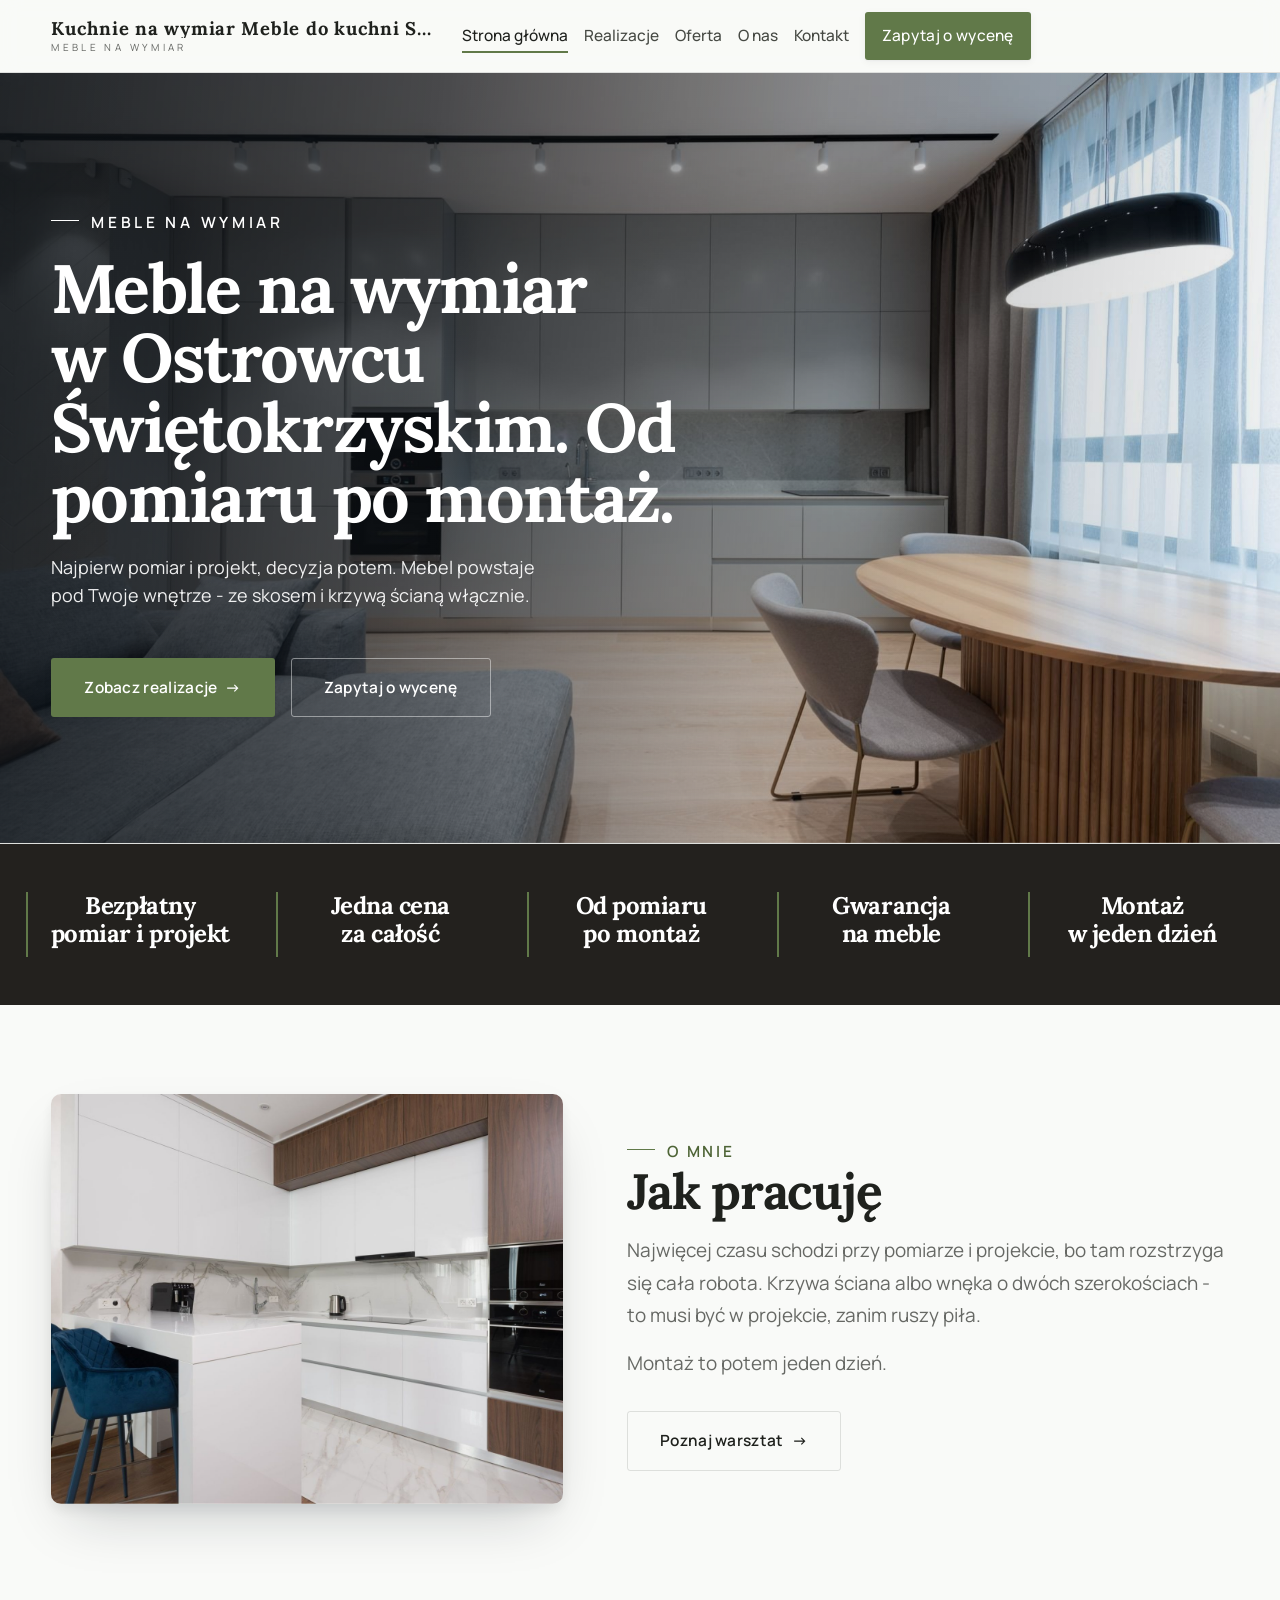
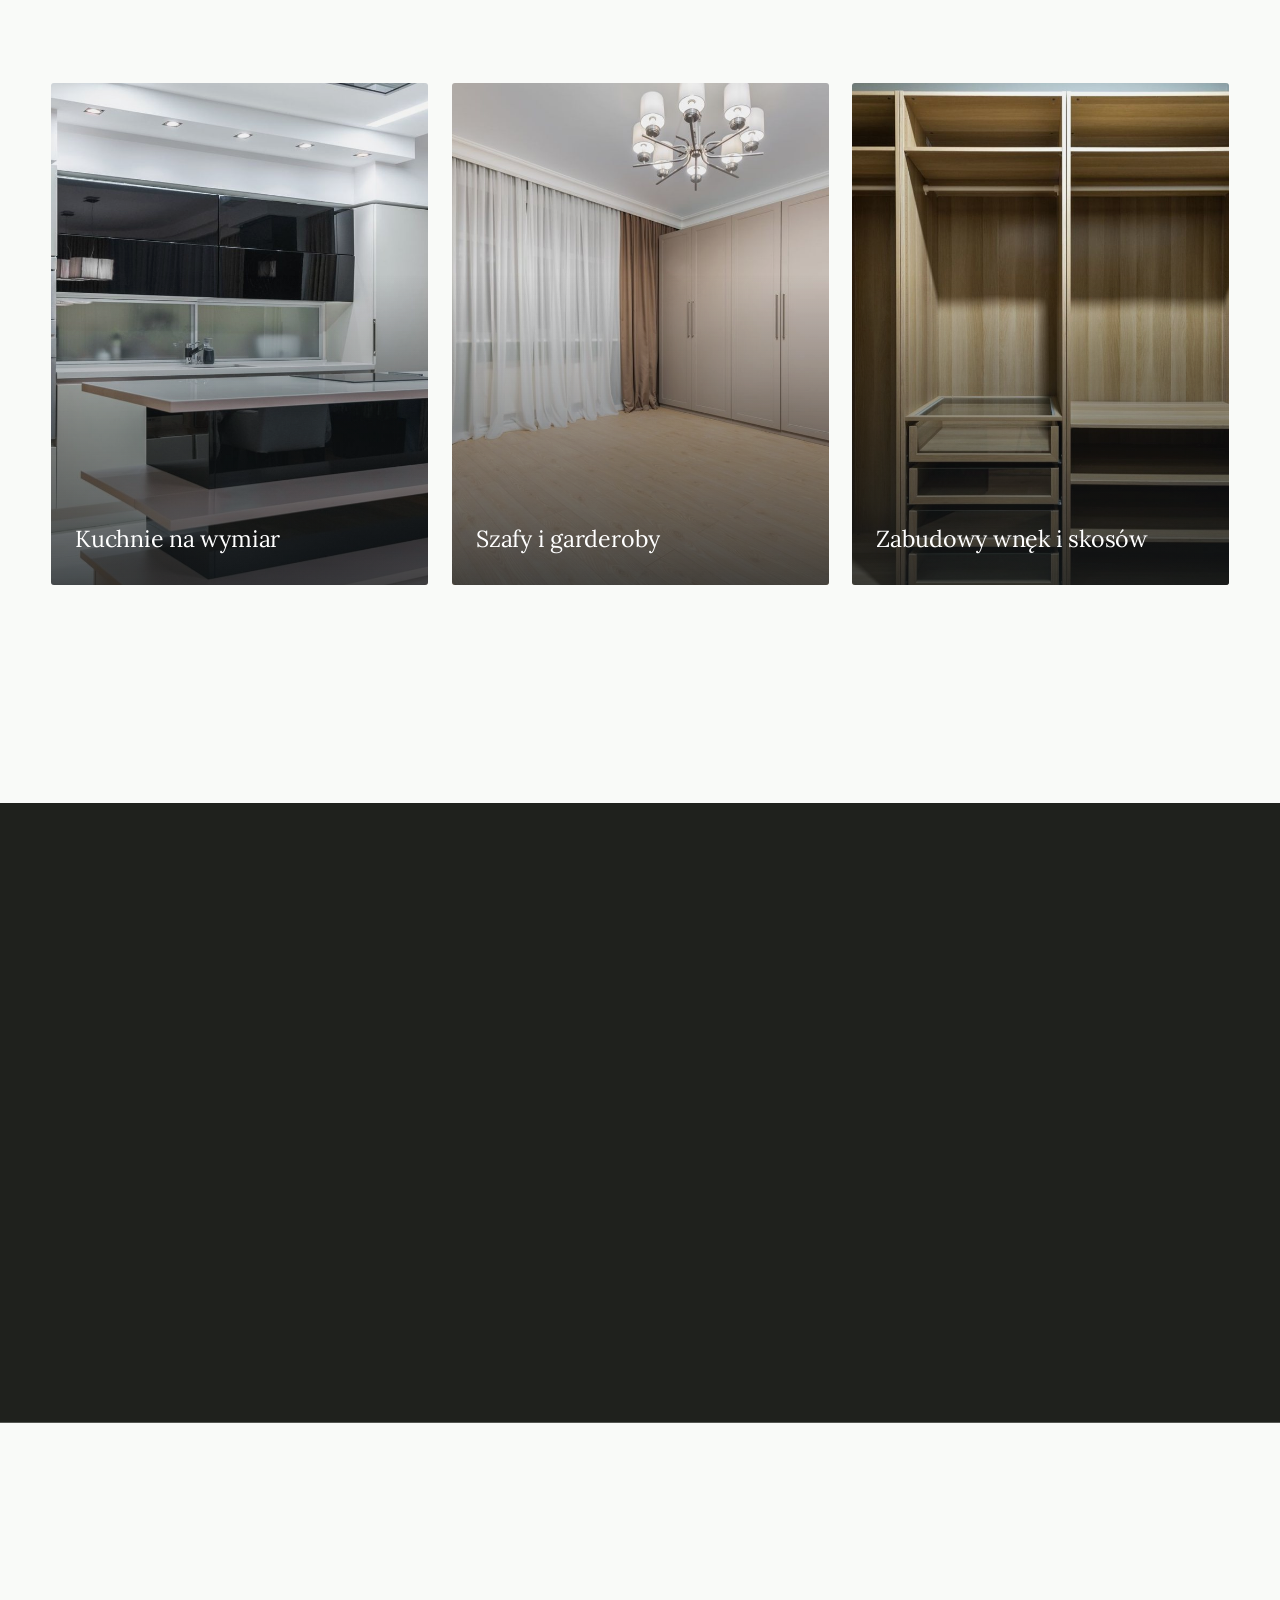
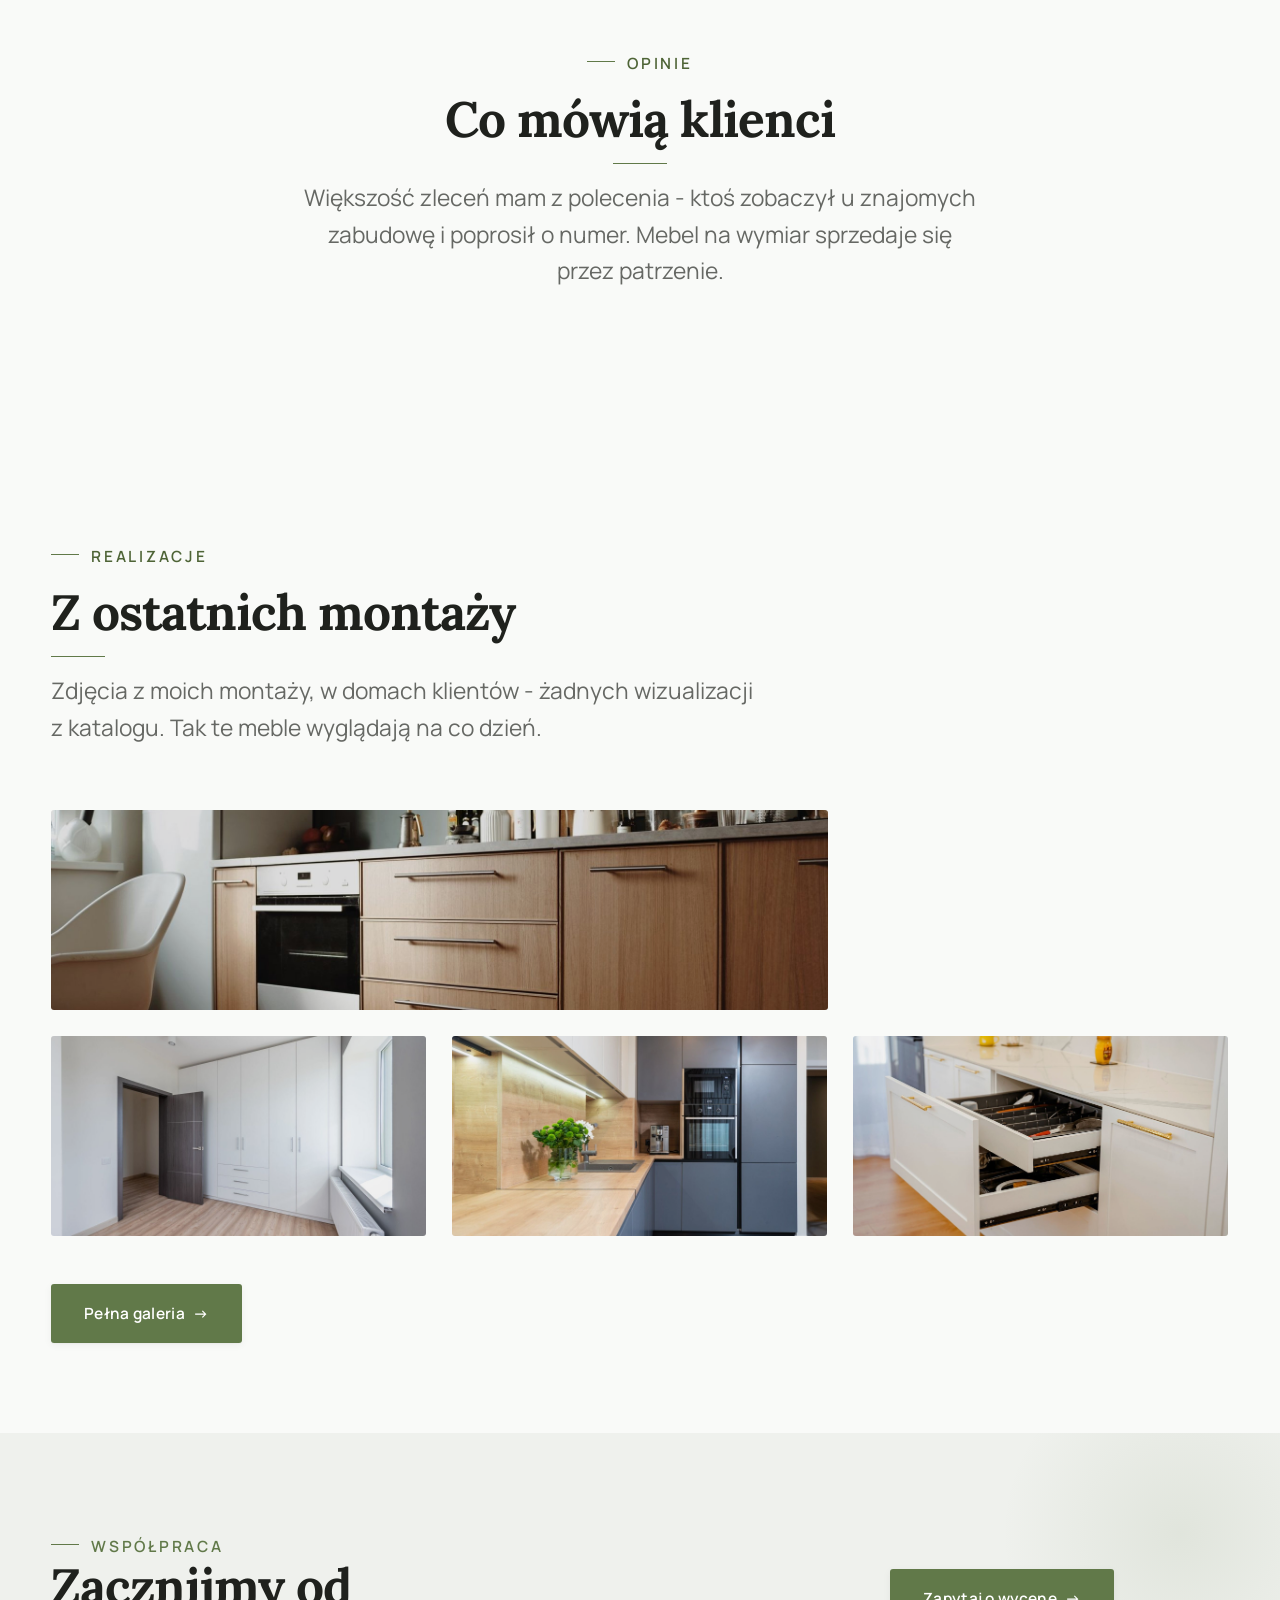
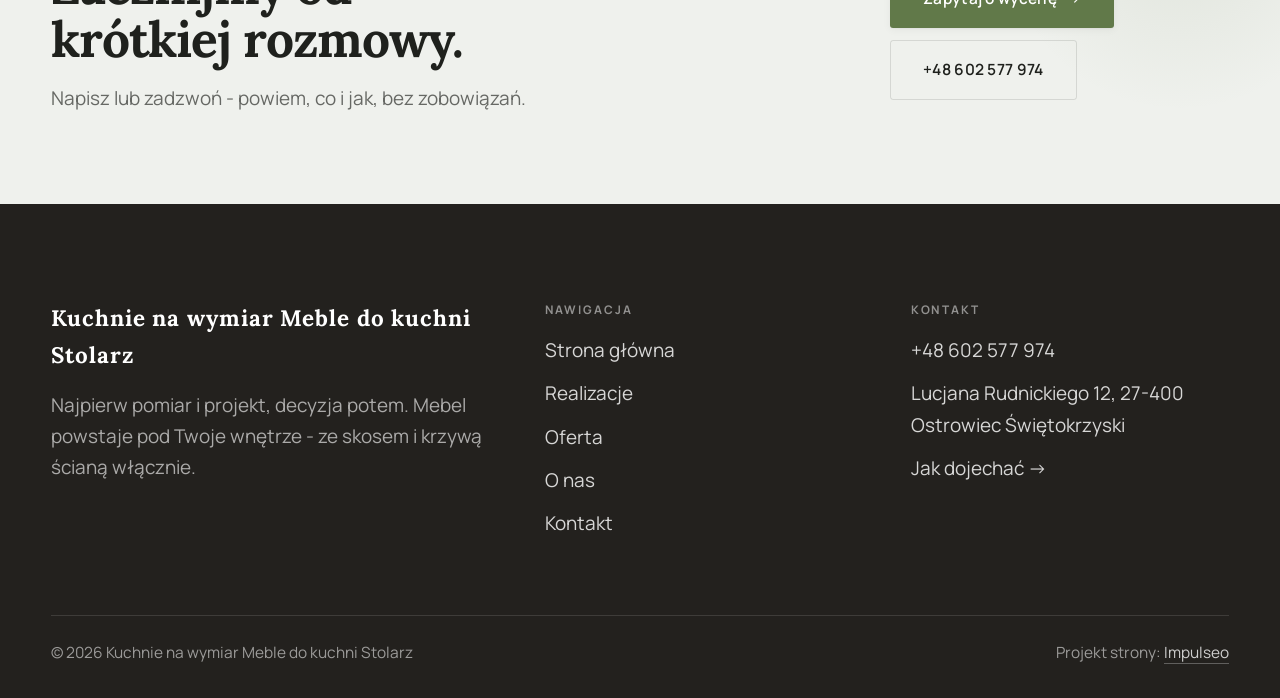
==== commit 425dc4c1: "Sekcja o mnie: nagłówek dopasowany do treści Nad akapitem o pomiarze i projekcie stał nagłówek „Kto " ====
--- a/index.html
+++ b/index.html
@@ -68,8 +68,8 @@
   <div class="wrap split">
     <div class="split-art reveal"><img src="img/g1.jpg" alt="Kuchnie na wymiar Meble do kuchni Stolarz - realizacja" loading="lazy" width="1600" height="1060" decoding="async"></div>
     <div class="split-copy reveal">
-      <span class="eyebrow">Kim jestem</span>
-      <h2>Kto to robi</h2>
+      <span class="eyebrow">O mnie</span>
+      <h2>Jak pracuję</h2>
       <p class="muted">Najwięcej czasu schodzi przy pomiarze i projekcie, bo tam rozstrzyga się cała robota. Krzywa ściana albo wnęka o dwóch szerokościach - to musi być w projekcie, zanim ruszy piła.</p>
       <p class="muted">Montaż to potem jeden dzień.</p>
       <a href="o-nas.html" class="btn btn-ghost">Poznaj warsztat <span class="arr">→</span></a>
